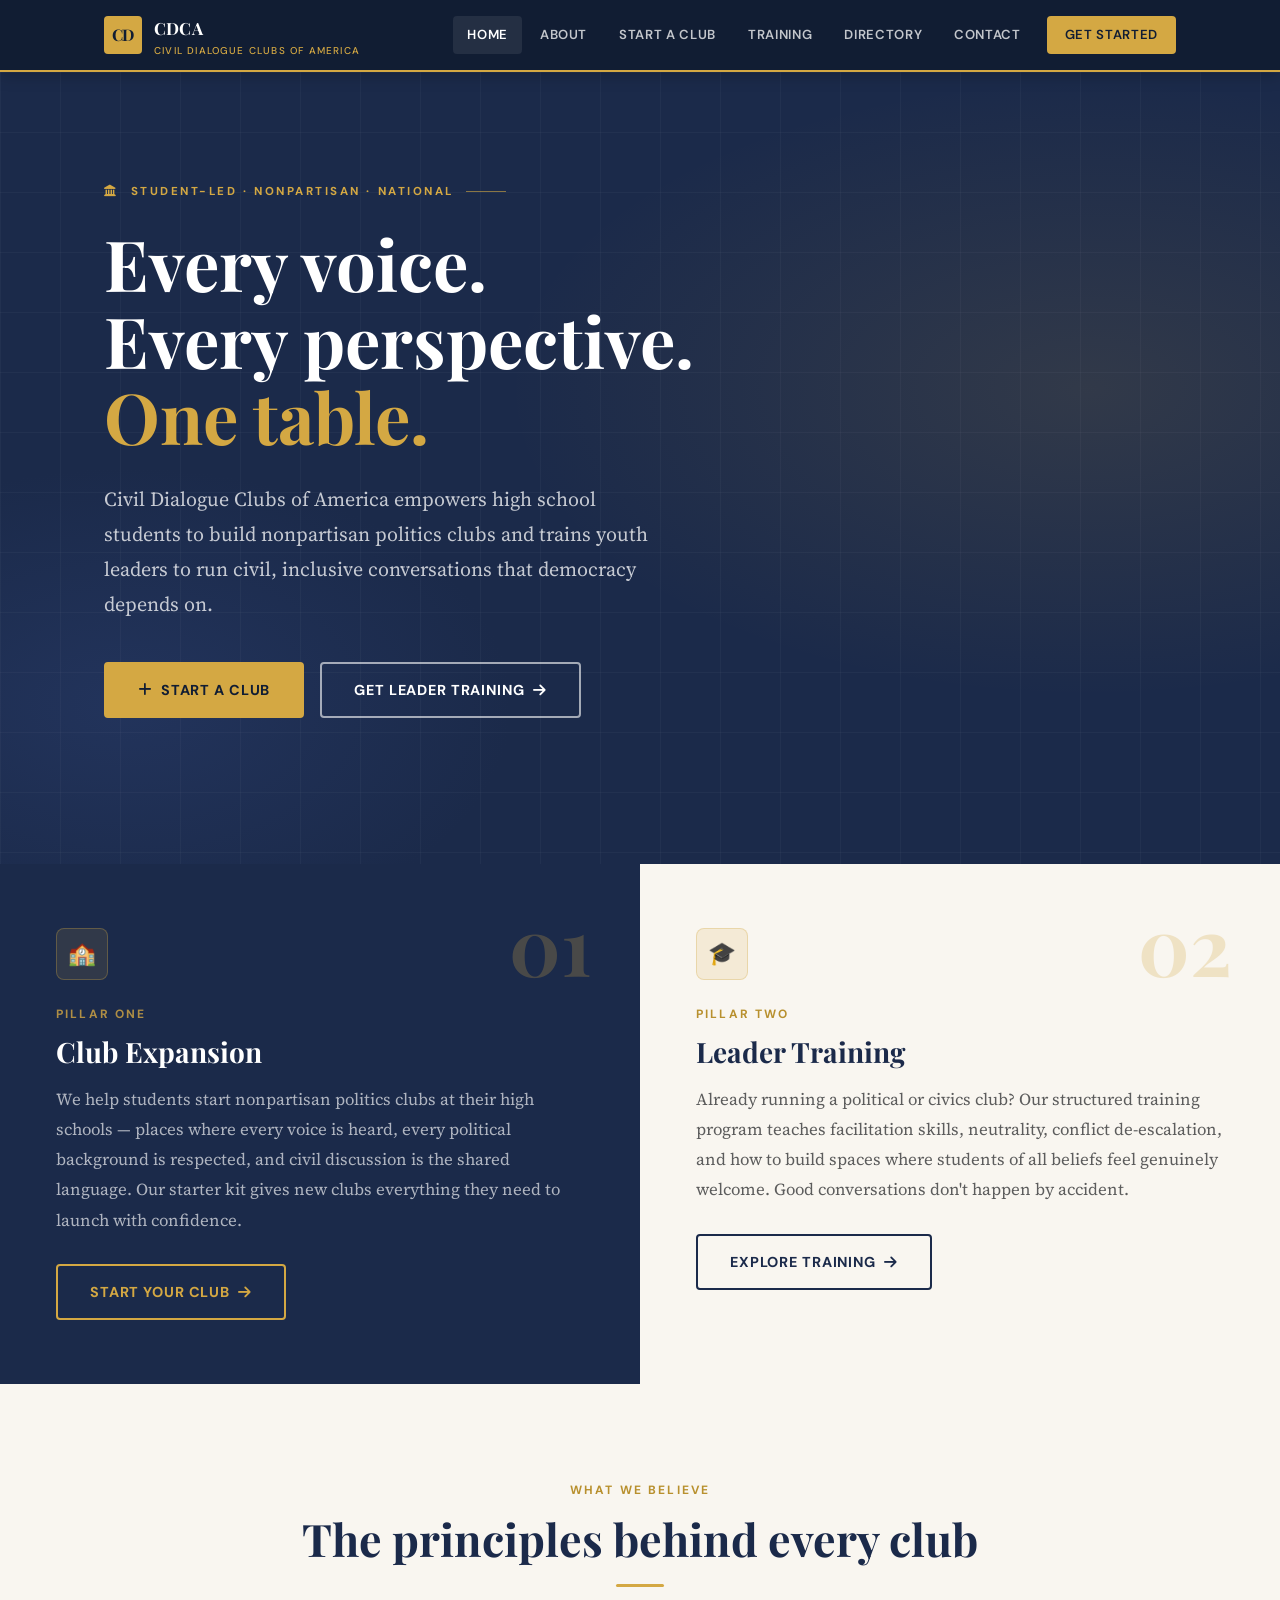
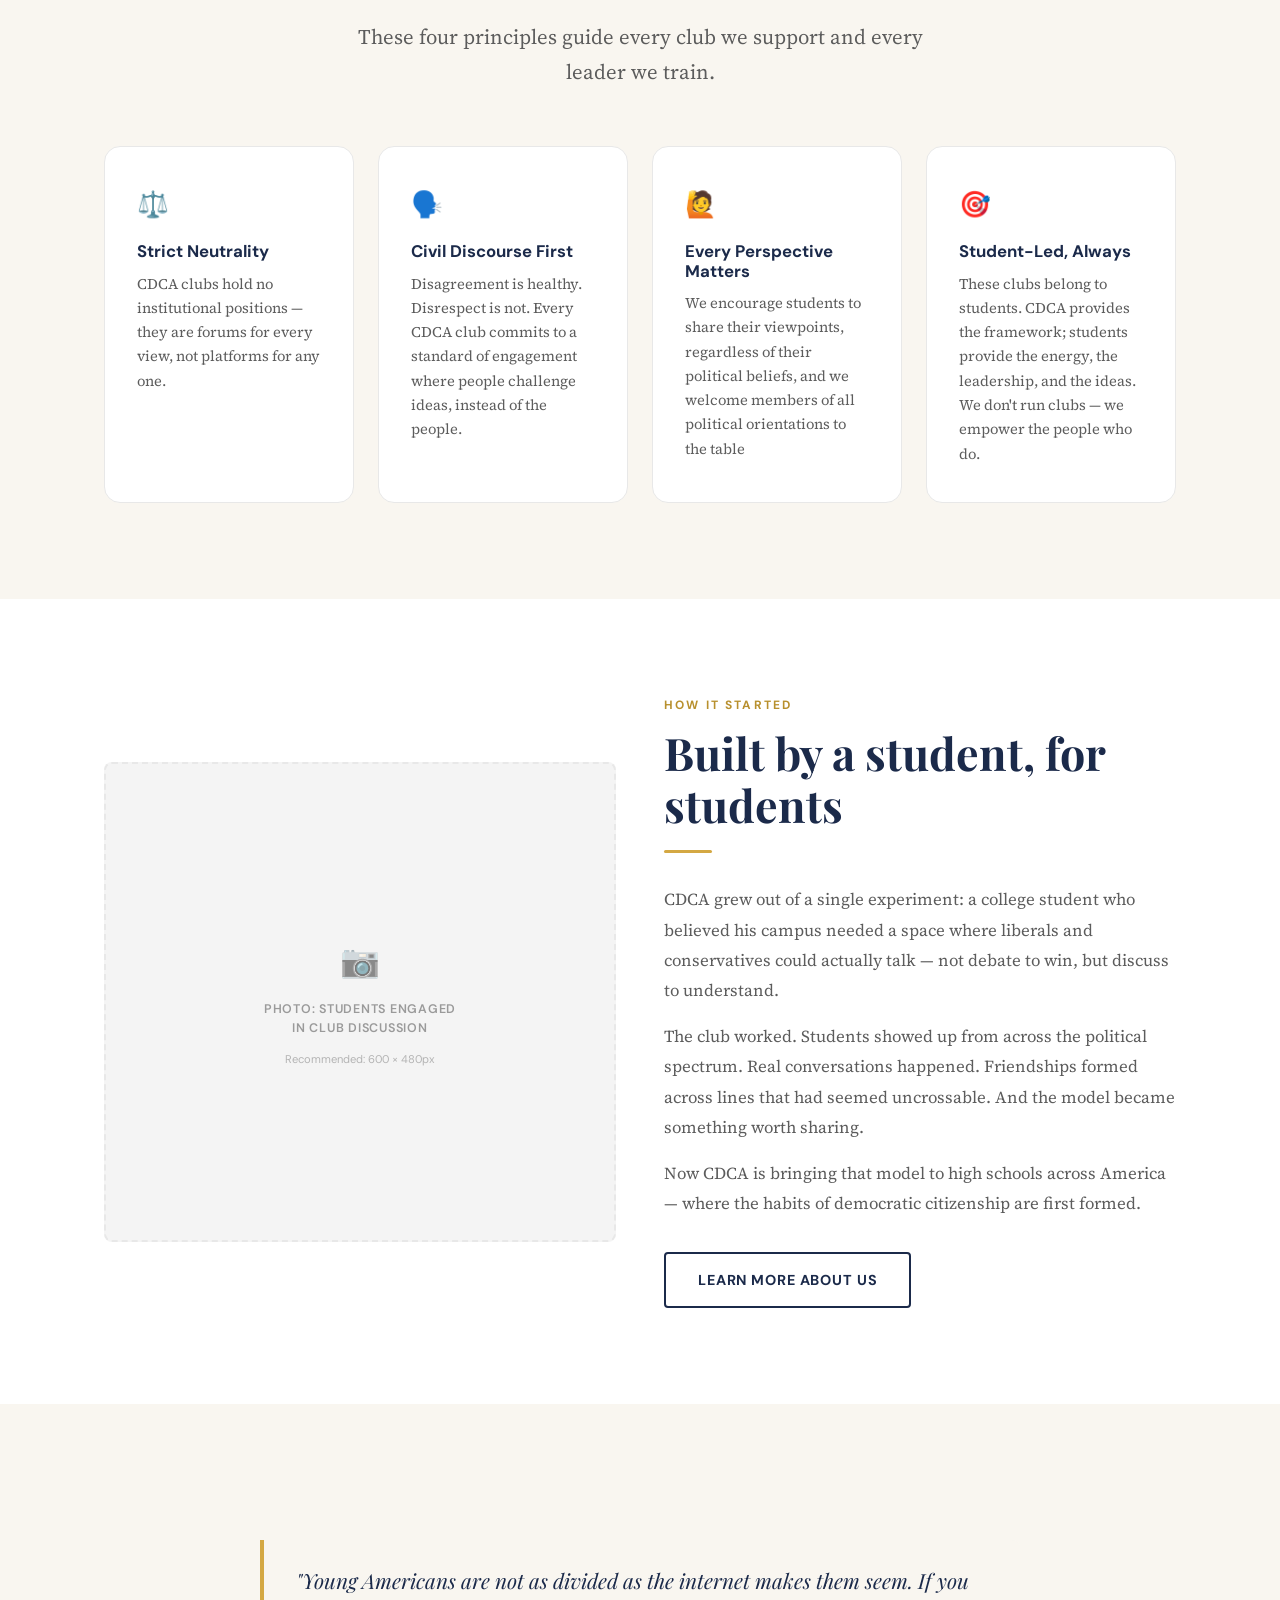
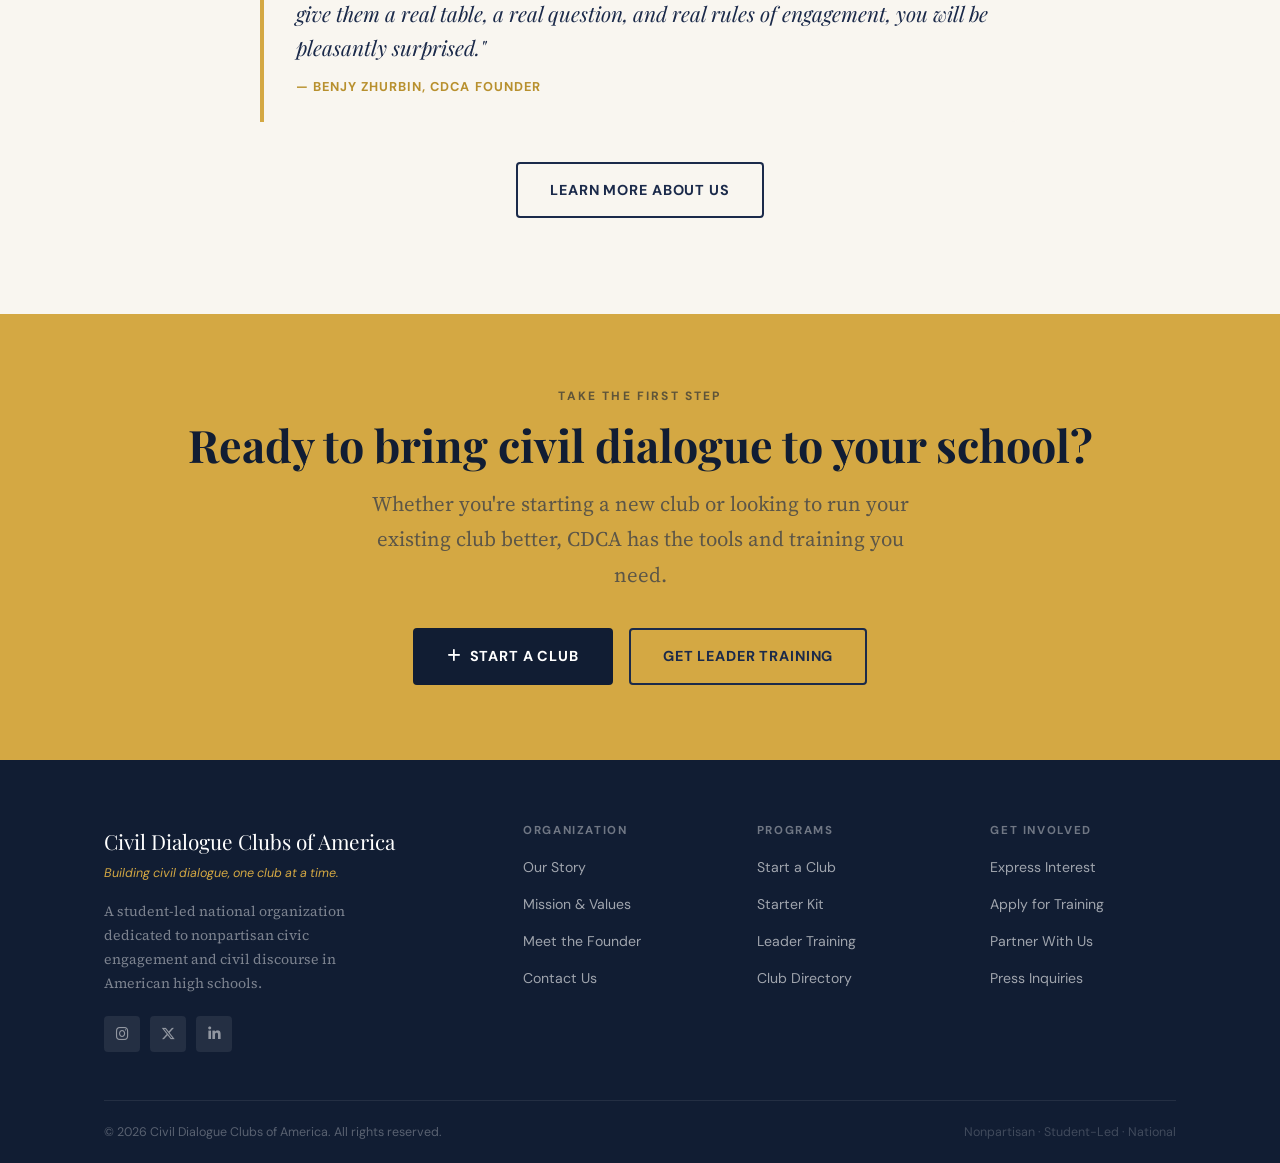
==== index.html @ f5f92ff1 "Small change in main" ====
<!DOCTYPE html>
<html lang="en">
<head>
  <meta charset="UTF-8" />
  <meta name="viewport" content="width=device-width, initial-scale=1.0" />
  <meta name="description" content="Civil Dialogue Clubs of America — Helping students start nonpartisan politics clubs and training youth leaders in civil discourse across America." />
  <title>CDCA — Civil Dialogue Clubs of America</title>

  <!-- Fonts -->
  <link rel="preconnect" href="https://fonts.googleapis.com" />
  <link rel="preconnect" href="https://fonts.gstatic.com" crossorigin />
  <link href="https://fonts.googleapis.com/css2?family=Playfair+Display:ital,wght@0,700;0,800;1,700&family=Source+Serif+4:ital,wght@0,400;0,500;1,400&family=DM+Sans:wght@400;500;600;700&display=swap" rel="stylesheet" />

  <!-- Icons -->
  <link rel="stylesheet" href="https://cdnjs.cloudflare.com/ajax/libs/font-awesome/6.5.1/css/all.min.css" />

  <link rel="stylesheet" href="style.css" />
</head>
<body>

  <!-- ===================== NAVIGATION ===================== -->
  <nav class="nav" role="navigation" aria-label="Main navigation">
    <div class="container nav__inner">
      <a href="index.html" class="nav__logo" aria-label="CDCA Home">
        <div class="nav__logo-mark">CD</div>
        <div>
          <span class="nav__logo-text">CDCA</span>
          <span class="nav__logo-sub">Civil Dialogue Clubs of America</span>
        </div>
      </a>

      <div class="nav__links" role="list">
        <a href="index.html"       class="nav__link" role="listitem">Home</a>
        <a href="about.html"       class="nav__link" role="listitem">About</a>
        <a href="start-a-club.html" class="nav__link" role="listitem">Start a Club</a>
        <a href="training.html"    class="nav__link" role="listitem">Training</a>
        <a href="directory.html"   class="nav__link" role="listitem">Directory</a>
        <a href="contact.html"     class="nav__link" role="listitem">Contact</a>
        <a href="start-a-club.html" class="nav__link nav__link--cta" role="listitem">Get Started</a>
      </div>

      <button class="nav__hamburger" aria-label="Toggle menu" aria-expanded="false">
        <span></span><span></span><span></span>
      </button>
    </div>

    <nav class="nav__mobile" aria-label="Mobile navigation">
      <a href="index.html"        class="nav__link">Home</a>
      <a href="about.html"        class="nav__link">About</a>
      <a href="start-a-club.html" class="nav__link">Start a Club</a>
      <a href="training.html"     class="nav__link">Training</a>
      <a href="directory.html"    class="nav__link">Directory</a>
      <a href="contact.html"      class="nav__link">Contact</a>
      <a href="start-a-club.html" class="nav__link nav__link--cta">Get Started →</a>
    </nav>
  </nav>


  <!-- ===================== HERO ===================== -->
  <section class="hero" aria-label="Hero section">
    <div class="hero__grid-bg" aria-hidden="true"></div>
    <div class="container">
      <div class="hero__content">

        <div class="hero__eyebrow">
          <i class="fa-solid fa-landmark" aria-hidden="true"></i>
          Student-Led &middot; Nonpartisan &middot; National
        </div>

        <h1>
          Every voice.<br />
          Every perspective.<br />
          <em>One table.</em>
        </h1>
        <p class="hero__desc">
          Civil Dialogue Clubs of America empowers high school students to build nonpartisan politics clubs and
          trains youth leaders to run civil, inclusive conversations that democracy depends on.
        </p>

        <div class="hero__cta btn-group">
          <a href="start-a-club.html" class="btn btn-primary">
            <i class="fa-solid fa-plus" aria-hidden="true"></i>
            Start a Club
          </a>
          <a href="training.html" class="btn btn-outline">
            Get Leader Training
            <i class="fa-solid fa-arrow-right" aria-hidden="true"></i>
          </a>
        </div>

      </div>
    </div>
  </section>


  <!-- ===================== MISSION PILLARS ===================== -->
  <section class="pillars" aria-label="Our two pillars">

    <div class="pillar pillar--navy">
      <div class="pillar__num" aria-hidden="true">01</div>
      <div class="pillar__icon" aria-hidden="true">🏫</div>
      <span class="section-label" style="color: rgba(212,168,67,0.8);">Pillar One</span>
      <h3 style="color: var(--white);">Club Expansion</h3>
      <p style="color: rgba(255,255,255,0.65);">
        We help students start nonpartisan politics clubs at their high schools — places where every voice is heard,
        every political background is respected, and civil discussion is the shared language. Our starter kit gives
        new clubs everything they need to launch with confidence.
      </p>
      <a href="start-a-club.html" class="btn btn-ghost">
        Start Your Club <i class="fa-solid fa-arrow-right" aria-hidden="true"></i>
      </a>
    </div>

    <div class="pillar pillar--cream">
      <div class="pillar__num" aria-hidden="true">02</div>
      <div class="pillar__icon" aria-hidden="true">🎓</div>
      <span class="section-label">Pillar Two</span>
      <h3>Leader Training</h3>
      <p>
        Already running a political or civics club? Our structured training program teaches facilitation skills,
        neutrality, conflict de-escalation, and how to build spaces where students of all beliefs feel genuinely
        welcome. Good conversations don't happen by accident.
      </p>
      <a href="training.html" class="btn btn-outline-navy">
        Explore Training <i class="fa-solid fa-arrow-right" aria-hidden="true"></i>
      </a>
    </div>

  </section>


  <!-- ===================== WHAT WE BELIEVE ===================== -->
  <section class="section section--cream" aria-label="Our core values">
    <div class="container">
      <div class="text-center">
        <span class="section-label">What We Believe</span>
        <h2>The principles behind every club</h2>
        <div class="divider divider--center"></div>
        <p class="lead" style="max-width: 600px; margin: 0 auto 56px;">
          These four principles guide every club we support and every leader we train.
        </p>
      </div>

      <div class="grid-4">
        <div class="value-card fade-in">
          <span class="value-card__icon" aria-hidden="true">⚖️</span>
          <h4>Strict Neutrality</h4>
          <p>CDCA clubs hold no institutional positions — they are forums for every view, not platforms for any one.</p>
        </div>
        <div class="value-card fade-in">
          <span class="value-card__icon" aria-hidden="true">🗣️</span>
          <h4>Civil Discourse First</h4>
          <p>Disagreement is healthy. Disrespect is not. Every CDCA club commits to a standard of engagement where people challenge ideas, instead of the people.</p>
        </div>
        <div class="value-card fade-in">
          <span class="value-card__icon" aria-hidden="true">🙋</span>
          <h4>Every Perspective Matters</h4>
          <p>We encourage students to share their viewpoints, regardless of their political beliefs, and we welcome members of all political orientations to the table</p>
        </div>
        <div class="value-card fade-in">
          <span class="value-card__icon" aria-hidden="true">🎯</span>
          <h4>Student-Led, Always</h4>
          <p>These clubs belong to students. CDCA provides the framework; students provide the energy, the leadership, and the ideas. We don't run clubs — we empower the people who do.</p>
        </div>
      </div>
    </div>
  </section>


  <!-- ===================== PHOTO + STORY ===================== -->
  <section class="section" aria-label="Our story">
    <div class="container">
      <div class="grid-2">

        <div class="fade-in">

          <!-- IMAGE PLACEHOLDER: Photo of students in a club discussion/debate, ideally around a table.
               Best dimensions: 600 × 480px, landscape orientation.
               Replace this div with an <img> tag when ready. -->
          <div class="photo-placeholder photo-placeholder--hero" role="img" aria-label="Students in discussion">
            <span class="photo-placeholder__icon" aria-hidden="true">📷</span>
            <div class="photo-placeholder__label">Photo: Students engaged in club discussion</div>
            <div class="photo-placeholder__dims">Recommended: 600 × 480px</div>
          </div>

        </div>

        <div class="fade-in">
          <span class="section-label">How It Started</span>
          <h2>Built by a student, for students</h2>
          <div class="divider"></div>
          <p>
            CDCA grew out of a single experiment: a college student who believed his campus needed a space
            where liberals and conservatives could actually talk — not debate to win, but discuss to understand.
          </p>
          <p class="mt-sm">
            The club worked. Students showed up from across the political spectrum. Real conversations happened.
            Friendships formed across lines that had seemed uncrossable. And the model became something worth sharing.
          </p>
          <p class="mt-sm">
            Now CDCA is bringing that model to high schools across America — where the habits of democratic
            citizenship are first formed.
          </p>
          <div class="btn-group mt-md">
            <a href="about.html" class="btn btn-outline-navy">Learn More About Us</a>
          </div>
        </div>

      </div>
    </div>
  </section>

  <!-- ===================== PULL QUOTE ===================== -->
  <section class="section section--cream" aria-label="Quote">
    <div class="container">
      <div style="max-width: 760px; margin: 0 auto;">
        <div class="pull-quote fade-in">
          <p>"Young Americans are not as divided as the internet makes them seem. If you give them a real table,
          a real question, and real rules of engagement, you will be pleasantly surprised."</p>
          <cite>— Benjy Zhurbin, CDCA Founder</cite>
        </div>

        <div class="text-center mt-md">
          <a href="about.html" class="btn btn-outline-navy">Learn More About Us</a>
        </div>
      </div>
    </div>
  </section>


  <!-- ===================== CTA BANNER ===================== -->
  <section class="cta-banner" aria-label="Call to action">
    <div class="container text-center">
      <span class="section-label" style="color: var(--navy-dark); opacity: 0.6;">Take the First Step</span>
      <h2 style="margin-bottom: 16px;">Ready to bring civil dialogue to your school?</h2>
      <p class="lead" style="max-width: 540px; margin: 0 auto 36px; color: rgba(27,42,74,0.65);">
        Whether you're starting a new club or looking to run your existing club better,
        CDCA has the tools and training you need.
      </p>
      <div class="btn-group" style="justify-content: center;">
        <a href="start-a-club.html" class="btn btn-primary">
          <i class="fa-solid fa-plus" aria-hidden="true"></i> Start a Club
        </a>
        <a href="training.html" class="btn btn-outline-navy">
          Get Leader Training
        </a>
      </div>
    </div>
  </section>


  <!-- ===================== FOOTER ===================== -->
  <footer class="footer" role="contentinfo">
    <div class="container">
      <div class="footer__inner">

        <div class="footer__brand">
          <div class="footer__brand-name">Civil Dialogue Clubs of America</div>
          <div class="footer__tagline">Building civil dialogue, one club at a time.</div>
          <p>A student-led national organization dedicated to nonpartisan civic engagement and civil discourse in American high schools.</p>
          <div class="footer__social" aria-label="Social media links">
            <a href="#" aria-label="Instagram"><i class="fa-brands fa-instagram" aria-hidden="true"></i></a>
            <a href="#" aria-label="Twitter/X"><i class="fa-brands fa-x-twitter" aria-hidden="true"></i></a>
            <a href="#" aria-label="LinkedIn"><i class="fa-brands fa-linkedin-in" aria-hidden="true"></i></a>
          </div>
        </div>

        <div class="footer__col">
          <h5>Organization</h5>
          <ul>
            <li><a href="about.html">Our Story</a></li>
            <li><a href="about.html#mission">Mission &amp; Values</a></li>
            <li><a href="about.html#founder">Meet the Founder</a></li>
            <li><a href="contact.html">Contact Us</a></li>
          </ul>
        </div>

        <div class="footer__col">
          <h5>Programs</h5>
          <ul>
            <li><a href="start-a-club.html">Start a Club</a></li>
            <li><a href="start-a-club.html#starter-kit">Starter Kit</a></li>
            <li><a href="training.html">Leader Training</a></li>
            <li><a href="directory.html">Club Directory</a></li>
          </ul>
        </div>

        <div class="footer__col">
          <h5>Get Involved</h5>
          <ul>
            <li><a href="start-a-club.html#interest-form">Express Interest</a></li>
            <li><a href="training.html#signup">Apply for Training</a></li>
            <li><a href="contact.html">Partner With Us</a></li>
            <li><a href="contact.html">Press Inquiries</a></li>
          </ul>
        </div>

      </div>

      <div class="footer__bottom">
        <p>&copy; <span id="year"></span> Civil Dialogue Clubs of America. All rights reserved.</p>
        <p style="color: rgba(255,255,255,0.2);">Nonpartisan &middot; Student-Led &middot; National</p>
      </div>
    </div>
  </footer>


  <script src="script.js"></script>
  <script>
    // Set current year in footer
    document.getElementById('year').textContent = new Date().getFullYear();
  </script>

</body>
</html>
---- style.css ----
/* ============================================================
   CDCA — Civil Dialogue Clubs of America
   Stylesheet v1.0
   Palette: Navy #1B2A4A | White #FFFFFF | Gold #D4A843
   Fonts: Playfair Display (headings) + Source Serif 4 (body)
   ============================================================ */

/* ---------- CSS Custom Properties ---------- */
:root {
  --navy:       #1B2A4A;
  --navy-dark:  #111D33;
  --navy-mid:   #243660;
  --white:      #FFFFFF;
  --gold:       #D4A843;
  --gold-light: #E8C56A;
  --gold-dark:  #B8902E;
  --cream:      #F9F6F0;
  --gray-100:   #F4F4F4;
  --gray-200:   #E8E8E8;
  --gray-400:   #9A9A9A;
  --gray-600:   #5C5C5C;
  --text-dark:  #1A1A1A;

  --font-head:  'Playfair Display', Georgia, serif;
  --font-body:  'Source Serif 4', 'Times New Roman', serif;
  --font-ui:    'DM Sans', sans-serif;

  --shadow-sm:  0 2px 8px rgba(27,42,74,0.10);
  --shadow-md:  0 6px 24px rgba(27,42,74,0.14);
  --shadow-lg:  0 16px 48px rgba(27,42,74,0.18);

  --radius-sm:  4px;
  --radius-md:  8px;
  --radius-lg:  16px;

  --nav-height: 72px;
  --max-w:      1120px;
  --section-py: 96px;
}

/* ---------- Reset & Base ---------- */
*, *::before, *::after { box-sizing: border-box; margin: 0; padding: 0; }

html { scroll-behavior: smooth; font-size: 16px; }

body {
  font-family: var(--font-body);
  color: var(--text-dark);
  background: var(--white);
  line-height: 1.7;
  -webkit-font-smoothing: antialiased;
}

img { display: block; max-width: 100%; }

a { color: inherit; text-decoration: none; }

ul { list-style: none; }

/* ---------- Typography Scale ---------- */
h1, h2, h3, h4, h5 {
  font-family: var(--font-head);
  line-height: 1.15;
  color: var(--navy);
  font-weight: 700;
}

h1 { font-size: clamp(2.4rem, 5vw, 4rem); }
h2 { font-size: clamp(1.9rem, 3.5vw, 2.8rem); }
h3 { font-size: clamp(1.3rem, 2.5vw, 1.75rem); }
h4 { font-size: 1.2rem; }

p { font-size: 1.05rem; line-height: 1.8; color: var(--gray-600); }

.lead {
  font-size: clamp(1.1rem, 2vw, 1.3rem);
  color: var(--gray-600);
  line-height: 1.7;
}

.section-label {
  font-family: var(--font-ui);
  font-size: 0.75rem;
  font-weight: 700;
  letter-spacing: 0.18em;
  text-transform: uppercase;
  color: var(--gold-dark);
  display: block;
  margin-bottom: 0.75rem;
}

/* ---------- Layout Utilities ---------- */
.container {
  width: 100%;
  max-width: var(--max-w);
  margin: 0 auto;
  padding: 0 24px;
}

.section { padding: var(--section-py) 0; }
.section--cream { background: var(--cream); }
.section--navy { background: var(--navy); }
.section--navy-dark { background: var(--navy-dark); }

.grid-2 { display: grid; grid-template-columns: 1fr 1fr; gap: 48px; align-items: center; }
.grid-3 { display: grid; grid-template-columns: repeat(3, 1fr); gap: 32px; }
.grid-4 { display: grid; grid-template-columns: repeat(4, 1fr); gap: 24px; }

.text-center { text-align: center; }
.text-white { color: var(--white) !important; }
.text-gold  { color: var(--gold); }

.mt-sm { margin-top: 16px; }
.mt-md { margin-top: 32px; }
.mt-lg { margin-top: 56px; }
.mb-sm { margin-bottom: 16px; }
.mb-md { margin-bottom: 32px; }

/* ---------- Buttons ---------- */
.btn {
  display: inline-flex;
  align-items: center;
  gap: 8px;
  font-family: var(--font-ui);
  font-size: 0.9rem;
  font-weight: 700;
  letter-spacing: 0.06em;
  text-transform: uppercase;
  padding: 14px 32px;
  border-radius: var(--radius-sm);
  border: 2px solid transparent;
  cursor: pointer;
  transition: all 0.22s ease;
  white-space: nowrap;
}

.btn-primary {
  background: var(--gold);
  color: var(--navy-dark);
  border-color: var(--gold);
}
.btn-primary:hover {
  background: var(--gold-dark);
  border-color: var(--gold-dark);
  transform: translateY(-2px);
  box-shadow: 0 6px 20px rgba(212,168,67,0.35);
}

.btn-outline {
  background: transparent;
  color: var(--white);
  border-color: rgba(255,255,255,0.6);
}
.btn-outline:hover {
  background: rgba(255,255,255,0.1);
  border-color: var(--white);
  transform: translateY(-2px);
}

.btn-outline-navy {
  background: transparent;
  color: var(--navy);
  border-color: var(--navy);
}
.btn-outline-navy:hover {
  background: var(--navy);
  color: var(--white);
  transform: translateY(-2px);
}

.btn-ghost {
  background: transparent;
  color: var(--gold);
  border-color: var(--gold);
}
.btn-ghost:hover {
  background: var(--gold);
  color: var(--navy-dark);
  transform: translateY(-2px);
}

.btn-group {
  display: flex;
  flex-wrap: wrap;
  gap: 16px;
  align-items: center;
}

/* ---------- Navigation ---------- */
.nav {
  position: sticky;
  top: 0;
  z-index: 1000;
  background: var(--navy-dark);
  height: var(--nav-height);
  border-bottom: 2px solid var(--gold);
  box-shadow: 0 2px 16px rgba(0,0,0,0.25);
}

.nav__inner {
  display: flex;
  align-items: center;
  justify-content: space-between;
  height: 100%;
}

.nav__logo {
  display: flex;
  align-items: center;
  gap: 12px;
  text-decoration: none;
}

.nav__logo-mark {
  width: 38px;
  height: 38px;
  background: var(--gold);
  border-radius: 4px;
  display: flex;
  align-items: center;
  justify-content: center;
  font-family: var(--font-head);
  font-weight: 700;
  font-size: 1rem;
  color: var(--navy-dark);
  flex-shrink: 0;
  letter-spacing: -0.02em;
}

.nav__logo-text {
  font-family: var(--font-head);
  font-size: 1.05rem;
  font-weight: 700;
  color: var(--white);
  letter-spacing: 0.01em;
}

.nav__logo-sub {
  font-family: var(--font-ui);
  font-size: 0.62rem;
  font-weight: 500;
  letter-spacing: 0.12em;
  text-transform: uppercase;
  color: var(--gold);
  display: block;
  line-height: 1;
  margin-top: 2px;
}

.nav__links {
  display: flex;
  align-items: center;
  gap: 4px;
}

.nav__link {
  font-family: var(--font-ui);
  font-size: 0.82rem;
  font-weight: 600;
  letter-spacing: 0.05em;
  text-transform: uppercase;
  color: rgba(255,255,255,0.75);
  padding: 8px 14px;
  border-radius: var(--radius-sm);
  transition: all 0.18s ease;
  text-decoration: none;
}
.nav__link:hover,
.nav__link.active {
  color: var(--white);
  background: rgba(255,255,255,0.08);
}
.nav__link--cta {
  background: var(--gold);
  color: var(--navy-dark) !important;
  margin-left: 8px;
  padding: 8px 18px;
}
.nav__link--cta:hover {
  background: var(--gold-dark);
}

.nav__hamburger {
  display: none;
  flex-direction: column;
  justify-content: center;
  align-items: center;
  gap: 5px;
  width: 40px;
  height: 40px;
  cursor: pointer;
  background: none;
  border: none;
  padding: 4px;
}
.nav__hamburger span {
  display: block;
  width: 24px;
  height: 2px;
  background: var(--white);
  border-radius: 2px;
  transition: all 0.25s ease;
  transform-origin: center;
}
.nav__hamburger.open span:nth-child(1) { transform: translateY(7px) rotate(45deg); }
.nav__hamburger.open span:nth-child(2) { opacity: 0; transform: scaleX(0); }
.nav__hamburger.open span:nth-child(3) { transform: translateY(-7px) rotate(-45deg); }

.nav__mobile {
  display: none;
  position: fixed;
  top: var(--nav-height);
  left: 0;
  right: 0;
  background: var(--navy-dark);
  border-bottom: 2px solid var(--gold);
  padding: 16px 24px 24px;
  flex-direction: column;
  gap: 4px;
  z-index: 999;
  box-shadow: 0 8px 32px rgba(0,0,0,0.3);
}
.nav__mobile.open { display: flex; }
.nav__mobile .nav__link {
  padding: 12px 16px;
  border-radius: var(--radius-sm);
  font-size: 0.9rem;
}
.nav__mobile .nav__link--cta {
  margin-left: 0;
  margin-top: 8px;
  text-align: center;
  justify-content: center;
}

/* ---------- Hero ---------- */
.hero {
  background: var(--navy);
  position: relative;
  overflow: hidden;
  padding: 100px 0 80px;
  min-height: 88vh;
  display: flex;
  align-items: center;
}

.hero::before {
  content: '';
  position: absolute;
  inset: 0;
  background:
    radial-gradient(ellipse 70% 60% at 85% 40%, rgba(212,168,67,0.12) 0%, transparent 65%),
    radial-gradient(ellipse 50% 50% at 10% 80%, rgba(36,54,96,0.8) 0%, transparent 60%);
}

.hero__grid-bg {
  position: absolute;
  inset: 0;
  background-image:
    linear-gradient(rgba(255,255,255,0.03) 1px, transparent 1px),
    linear-gradient(90deg, rgba(255,255,255,0.03) 1px, transparent 1px);
  background-size: 60px 60px;
}

.hero__content {
  position: relative;
  z-index: 2;
  max-width: 720px;
}

.hero__eyebrow {
  font-family: var(--font-ui);
  font-size: 0.72rem;
  font-weight: 700;
  letter-spacing: 0.22em;
  text-transform: uppercase;
  color: var(--gold);
  display: flex;
  align-items: center;
  gap: 12px;
  margin-bottom: 24px;
}
.hero__eyebrow::after {
  content: '';
  display: block;
  width: 40px;
  height: 1px;
  background: var(--gold);
  opacity: 0.6;
}

.hero h1 {
  color: var(--white);
  font-size: clamp(2.6rem, 5.5vw, 4.4rem);
  line-height: 1.08;
  margin-bottom: 28px;
}

.hero h1 em {
  font-style: normal;
  color: var(--gold);
}

.hero__desc {
  color: rgba(255,255,255,0.75);
  font-size: clamp(1.05rem, 2vw, 1.25rem);
  line-height: 1.75;
  max-width: 560px;
  margin-bottom: 40px;
}

.hero__cta { margin-bottom: 56px; }

.hero__stats {
  display: flex;
  gap: 40px;
  flex-wrap: wrap;
  padding-top: 40px;
  border-top: 1px solid rgba(255,255,255,0.12);
}

.hero__stat-num {
  font-family: var(--font-head);
  font-size: 2rem;
  font-weight: 700;
  color: var(--gold);
  line-height: 1;
}

.hero__stat-label {
  font-family: var(--font-ui);
  font-size: 0.75rem;
  font-weight: 600;
  letter-spacing: 0.08em;
  text-transform: uppercase;
  color: rgba(255,255,255,0.55);
  margin-top: 4px;
}

/* ---------- Impact / Stats Bar ---------- */
.stats-bar {
  background: var(--navy-dark);
  padding: 40px 0;
  border-bottom: 1px solid rgba(255,255,255,0.06);
}

.stats-bar__inner {
  display: flex;
  justify-content: center;
  gap: 0;
  flex-wrap: wrap;
}

.stats-bar__item {
  flex: 1;
  min-width: 160px;
  text-align: center;
  padding: 24px 32px;
  position: relative;
}
.stats-bar__item + .stats-bar__item::before {
  content: '';
  position: absolute;
  left: 0;
  top: 20%;
  height: 60%;
  width: 1px;
  background: rgba(255,255,255,0.1);
}

.stats-bar__num {
  font-family: var(--font-head);
  font-size: 2.4rem;
  font-weight: 700;
  color: var(--gold);
  line-height: 1;
  margin-bottom: 6px;
}

.stats-bar__label {
  font-family: var(--font-ui);
  font-size: 0.72rem;
  font-weight: 700;
  letter-spacing: 0.12em;
  text-transform: uppercase;
  color: rgba(255,255,255,0.5);
}

/* ---------- What We Do (Home) ---------- */
.pillars {
  display: grid;
  grid-template-columns: 1fr 1fr;
  gap: 0;
}

.pillar {
  padding: 64px 56px;
  position: relative;
}

.pillar--navy { background: var(--navy); }
.pillar--cream { background: var(--cream); }

.pillar__num {
  font-family: var(--font-head);
  font-size: 5rem;
  font-weight: 700;
  line-height: 1;
  color: var(--gold);
  opacity: 0.25;
  position: absolute;
  top: 40px;
  right: 48px;
}

.pillar__icon {
  width: 52px;
  height: 52px;
  background: rgba(212,168,67,0.15);
  border: 1px solid rgba(212,168,67,0.3);
  border-radius: var(--radius-md);
  display: flex;
  align-items: center;
  justify-content: center;
  font-size: 1.4rem;
  margin-bottom: 24px;
}

.pillar--navy .pillar__icon { background: rgba(212,168,67,0.12); }

.pillar h3 { margin-bottom: 16px; }
.pillar--navy h3 { color: var(--white); }
.pillar--cream h3 { color: var(--navy); }

.pillar p { margin-bottom: 28px; }
.pillar--navy p { color: rgba(255,255,255,0.65); }

/* ---------- Photo Placeholder ---------- */
.photo-placeholder {
  background: var(--gray-100);
  border: 2px dashed var(--gray-200);
  border-radius: var(--radius-md);
  display: flex;
  flex-direction: column;
  align-items: center;
  justify-content: center;
  gap: 12px;
  color: var(--gray-400);
  text-align: center;
  padding: 32px 24px;
}

.photo-placeholder__icon {
  font-size: 2rem;
  opacity: 0.5;
}

.photo-placeholder__label {
  font-family: var(--font-ui);
  font-size: 0.78rem;
  font-weight: 600;
  letter-spacing: 0.06em;
  text-transform: uppercase;
  max-width: 200px;
  line-height: 1.5;
}

.photo-placeholder__dims {
  font-family: var(--font-ui);
  font-size: 0.7rem;
  color: var(--gray-400);
  opacity: 0.7;
}

/* Standard sizes */
.photo-placeholder--hero    { min-height: 480px; }
.photo-placeholder--medium  { min-height: 320px; }
.photo-placeholder--square  { aspect-ratio: 1 / 1; }
.photo-placeholder--tall    { min-height: 400px; }
.photo-placeholder--wide    { min-height: 240px; }
.photo-placeholder--founder { min-height: 360px; max-width: 320px; }
.photo-placeholder--card    { min-height: 200px; }

/* ---------- Values Cards ---------- */
.value-card {
  background: var(--white);
  border: 1px solid var(--gray-200);
  border-radius: var(--radius-lg);
  padding: 36px 32px;
  transition: all 0.25s ease;
  position: relative;
  overflow: hidden;
}
.value-card::before {
  content: '';
  position: absolute;
  top: 0;
  left: 0;
  right: 0;
  height: 3px;
  background: var(--gold);
  transform: scaleX(0);
  transform-origin: left;
  transition: transform 0.3s ease;
}
.value-card:hover { box-shadow: var(--shadow-md); transform: translateY(-4px); }
.value-card:hover::before { transform: scaleX(1); }

.value-card__icon {
  font-size: 1.6rem;
  margin-bottom: 16px;
  display: block;
}
.value-card h4 { color: var(--navy); margin-bottom: 10px; font-size: 1.05rem; font-family: var(--font-ui); font-weight: 700; }
.value-card p { font-size: 0.92rem; line-height: 1.65; }

/* ---------- Step Cards ---------- */
.steps {
  counter-reset: steps;
}

.step {
  display: grid;
  grid-template-columns: 72px 1fr;
  gap: 28px;
  align-items: flex-start;
  padding: 32px 0;
  border-bottom: 1px solid var(--gray-200);
}
.step:last-child { border-bottom: none; }

.step__num {
  width: 56px;
  height: 56px;
  background: var(--navy);
  border-radius: 50%;
  display: flex;
  align-items: center;
  justify-content: center;
  font-family: var(--font-head);
  font-size: 1.2rem;
  font-weight: 700;
  color: var(--gold);
  flex-shrink: 0;
  counter-increment: steps;
}

.step__body h4 { color: var(--navy); font-family: var(--font-ui); font-weight: 700; font-size: 1.05rem; margin-bottom: 8px; }
.step__body p { font-size: 0.95rem; }

/* ---------- Kit Item Cards ---------- */
.kit-grid {
  display: grid;
  grid-template-columns: repeat(auto-fit, minmax(220px, 1fr));
  gap: 20px;
  margin-top: 40px;
}

.kit-item {
  background: var(--white);
  border: 1px solid var(--gray-200);
  border-left: 4px solid var(--gold);
  border-radius: var(--radius-md);
  padding: 24px 20px;
  transition: box-shadow 0.2s;
}
.kit-item:hover { box-shadow: var(--shadow-sm); }
.kit-item__icon { font-size: 1.4rem; margin-bottom: 10px; display: block; }
.kit-item h4 { font-family: var(--font-ui); font-weight: 700; font-size: 0.95rem; color: var(--navy); margin-bottom: 6px; }
.kit-item p { font-size: 0.85rem; line-height: 1.6; }

/* ---------- Club Directory Cards ---------- */
.club-card {
  background: var(--white);
  border: 1px solid var(--gray-200);
  border-radius: var(--radius-lg);
  overflow: hidden;
  transition: all 0.25s ease;
}
.club-card:hover {
  box-shadow: var(--shadow-md);
  transform: translateY(-4px);
}

.club-card__photo { position: relative; }
.club-card__badge {
  position: absolute;
  top: 12px;
  right: 12px;
  background: var(--gold);
  color: var(--navy-dark);
  font-family: var(--font-ui);
  font-size: 0.65rem;
  font-weight: 700;
  letter-spacing: 0.08em;
  text-transform: uppercase;
  padding: 4px 10px;
  border-radius: 20px;
}
.club-card__body { padding: 24px; }
.club-card h4 { font-family: var(--font-ui); font-weight: 700; color: var(--navy); font-size: 1rem; margin-bottom: 4px; }
.club-card__school { font-family: var(--font-ui); font-size: 0.82rem; color: var(--gray-600); margin-bottom: 12px; }
.club-card__meta {
  display: flex;
  align-items: center;
  gap: 16px;
  padding-top: 12px;
  border-top: 1px solid var(--gray-200);
}
.club-card__meta-item {
  font-family: var(--font-ui);
  font-size: 0.75rem;
  color: var(--gray-400);
  display: flex;
  align-items: center;
  gap: 5px;
}

/* ---------- Training Module Cards ---------- */
.module-card {
  background: var(--white);
  border-radius: var(--radius-lg);
  padding: 36px 32px;
  border: 1px solid var(--gray-200);
  position: relative;
  transition: all 0.25s ease;
}
.module-card:hover { box-shadow: var(--shadow-md); transform: translateY(-3px); }
.module-card__num {
  font-family: var(--font-head);
  font-size: 3.5rem;
  font-weight: 700;
  color: var(--navy);
  opacity: 0.06;
  position: absolute;
  top: 20px;
  right: 28px;
  line-height: 1;
}
.module-card__icon { font-size: 1.6rem; margin-bottom: 16px; display: block; }
.module-card h4 { font-family: var(--font-ui); font-weight: 700; color: var(--navy); font-size: 1rem; margin-bottom: 10px; }
.module-card p { font-size: 0.9rem; }
.module-card ul { margin-top: 12px; padding-left: 0; }
.module-card ul li {
  font-size: 0.88rem;
  color: var(--gray-600);
  padding: 4px 0;
  display: flex;
  align-items: flex-start;
  gap: 8px;
}
.module-card ul li::before { content: '→'; color: var(--gold-dark); font-weight: 700; flex-shrink: 0; }

/* ---------- Forms ---------- */
.form-section {
  background: var(--cream);
  border-radius: var(--radius-lg);
  padding: 48px 40px;
  border: 1px solid var(--gray-200);
}

.form-row {
  display: grid;
  grid-template-columns: 1fr 1fr;
  gap: 20px;
}

.form-group {
  display: flex;
  flex-direction: column;
  gap: 6px;
  margin-bottom: 20px;
}
.form-group--full { grid-column: 1 / -1; }

label {
  font-family: var(--font-ui);
  font-size: 0.82rem;
  font-weight: 700;
  letter-spacing: 0.04em;
  text-transform: uppercase;
  color: var(--navy);
}

input, select, textarea {
  font-family: var(--font-body);
  font-size: 1rem;
  color: var(--text-dark);
  background: var(--white);
  border: 1.5px solid var(--gray-200);
  border-radius: var(--radius-sm);
  padding: 12px 16px;
  transition: border-color 0.2s, box-shadow 0.2s;
  width: 100%;
  outline: none;
  appearance: none;
}
input:focus, select:focus, textarea:focus {
  border-color: var(--navy);
  box-shadow: 0 0 0 3px rgba(27,42,74,0.1);
}
textarea { min-height: 140px; resize: vertical; }

.form-note {
  font-family: var(--font-ui);
  font-size: 0.8rem;
  color: var(--gray-400);
  margin-top: 8px;
}

/* ---------- Quote / Pull Quote ---------- */
.pull-quote {
  border-left: 4px solid var(--gold);
  padding: 24px 32px;
  background: var(--cream);
  border-radius: 0 var(--radius-md) var(--radius-md) 0;
  margin: 40px 0;
}
.pull-quote p {
  font-family: var(--font-head);
  font-size: 1.3rem;
  font-style: italic;
  color: var(--navy);
  line-height: 1.6;
}
.pull-quote cite {
  display: block;
  font-family: var(--font-ui);
  font-size: 0.8rem;
  font-weight: 700;
  letter-spacing: 0.08em;
  text-transform: uppercase;
  color: var(--gold-dark);
  margin-top: 12px;
  font-style: normal;
}

/* ---------- Breadcrumb / Page Header ---------- */
.page-header {
  background: var(--navy);
  padding: 64px 0 56px;
  position: relative;
  overflow: hidden;
}
.page-header::before {
  content: '';
  position: absolute;
  inset: 0;
  background: radial-gradient(ellipse 60% 80% at 90% 50%, rgba(212,168,67,0.1) 0%, transparent 60%);
}
.page-header__grid {
  position: absolute;
  inset: 0;
  background-image:
    linear-gradient(rgba(255,255,255,0.025) 1px, transparent 1px),
    linear-gradient(90deg, rgba(255,255,255,0.025) 1px, transparent 1px);
  background-size: 48px 48px;
}
.page-header__inner { position: relative; z-index: 2; }
.page-header h1 { color: var(--white); margin-bottom: 16px; }
.page-header p { color: rgba(255,255,255,0.65); max-width: 600px; }
.page-header__breadcrumb {
  font-family: var(--font-ui);
  font-size: 0.75rem;
  letter-spacing: 0.1em;
  text-transform: uppercase;
  color: var(--gold);
  margin-bottom: 16px;
  display: flex;
  align-items: center;
  gap: 8px;
}
.page-header__breadcrumb a { color: rgba(255,255,255,0.4); }
.page-header__breadcrumb a:hover { color: var(--white); }

/* ---------- CTA Banner ---------- */
.cta-banner {
  background: var(--gold);
  padding: 72px 0;
}
.cta-banner h2 { color: var(--navy-dark); }
.cta-banner p { color: rgba(27,42,74,0.7); }
.cta-banner .btn-primary {
  background: var(--navy-dark);
  color: var(--white);
  border-color: var(--navy-dark);
}
.cta-banner .btn-primary:hover {
  background: var(--navy);
  border-color: var(--navy);
  box-shadow: 0 6px 20px rgba(17,29,51,0.3);
}

/* ---------- About / Founder ---------- */
.founder-card {
  background: var(--navy);
  border-radius: var(--radius-lg);
  padding: 48px 40px;
  display: grid;
  grid-template-columns: 280px 1fr;
  gap: 48px;
  align-items: start;
}
.founder-card__photo { border-radius: var(--radius-md); overflow: hidden; }
.founder-card h3 { color: var(--white); margin-bottom: 4px; }
.founder-card .founder__title {
  font-family: var(--font-ui);
  font-size: 0.78rem;
  font-weight: 700;
  letter-spacing: 0.12em;
  text-transform: uppercase;
  color: var(--gold);
  display: block;
  margin-bottom: 20px;
}
.founder-card p { color: rgba(255,255,255,0.7); margin-bottom: 16px; }

/* ---------- Timeline ---------- */
.timeline {
  position: relative;
  padding-left: 40px;
}
.timeline::before {
  content: '';
  position: absolute;
  left: 10px;
  top: 8px;
  bottom: 8px;
  width: 2px;
  background: linear-gradient(180deg, var(--gold) 0%, rgba(212,168,67,0.2) 100%);
}
.timeline__item {
  position: relative;
  padding-bottom: 36px;
}
.timeline__item::before {
  content: '';
  position: absolute;
  left: -33px;
  top: 8px;
  width: 14px;
  height: 14px;
  border-radius: 50%;
  background: var(--gold);
  border: 3px solid var(--cream);
  box-shadow: 0 0 0 2px var(--gold);
}
.timeline__year {
  font-family: var(--font-ui);
  font-size: 0.72rem;
  font-weight: 700;
  letter-spacing: 0.12em;
  text-transform: uppercase;
  color: var(--gold-dark);
  margin-bottom: 6px;
}
.timeline__item h4 { color: var(--navy); font-family: var(--font-ui); font-weight: 700; font-size: 0.95rem; margin-bottom: 6px; }
.timeline__item p { font-size: 0.9rem; }

/* ---------- Contact Info ---------- */
.contact-info {
  display: flex;
  flex-direction: column;
  gap: 24px;
}
.contact-info__item {
  display: flex;
  align-items: flex-start;
  gap: 16px;
}
.contact-info__icon {
  width: 44px;
  height: 44px;
  background: var(--navy);
  border-radius: var(--radius-sm);
  display: flex;
  align-items: center;
  justify-content: center;
  font-size: 1rem;
  color: var(--gold);
  flex-shrink: 0;
}
.contact-info__label {
  font-family: var(--font-ui);
  font-size: 0.72rem;
  font-weight: 700;
  letter-spacing: 0.1em;
  text-transform: uppercase;
  color: var(--gray-400);
  margin-bottom: 4px;
}
.contact-info__value { font-size: 0.95rem; color: var(--text-dark); }

/* ---------- Footer ---------- */
.footer {
  background: var(--navy-dark);
  padding: 64px 0 0;
  border-top: 3px solid var(--gold);
}

.footer__inner {
  display: grid;
  grid-template-columns: 2fr 1fr 1fr 1fr;
  gap: 48px;
  padding-bottom: 48px;
}

.footer__brand-name {
  font-family: var(--font-head);
  font-size: 1.3rem;
  color: var(--white);
  margin-bottom: 4px;
}
.footer__tagline {
  font-family: var(--font-ui);
  font-size: 0.78rem;
  font-style: italic;
  color: var(--gold);
  margin-bottom: 16px;
}
.footer__brand p {
  font-size: 0.88rem;
  color: rgba(255,255,255,0.45);
  max-width: 280px;
  line-height: 1.7;
}
.footer__social {
  display: flex;
  gap: 10px;
  margin-top: 20px;
}
.footer__social a {
  width: 36px;
  height: 36px;
  background: rgba(255,255,255,0.08);
  border-radius: var(--radius-sm);
  display: flex;
  align-items: center;
  justify-content: center;
  color: rgba(255,255,255,0.5);
  font-size: 0.9rem;
  transition: all 0.2s;
}
.footer__social a:hover {
  background: var(--gold);
  color: var(--navy-dark);
}

.footer__col h5 {
  font-family: var(--font-ui);
  font-size: 0.72rem;
  font-weight: 700;
  letter-spacing: 0.14em;
  text-transform: uppercase;
  color: rgba(255,255,255,0.4);
  margin-bottom: 16px;
}
.footer__col ul { display: flex; flex-direction: column; gap: 10px; }
.footer__col ul li a {
  font-family: var(--font-ui);
  font-size: 0.88rem;
  color: rgba(255,255,255,0.6);
  transition: color 0.18s;
}
.footer__col ul li a:hover { color: var(--gold); }

.footer__bottom {
  border-top: 1px solid rgba(255,255,255,0.08);
  padding: 20px 0;
  display: flex;
  align-items: center;
  justify-content: space-between;
  flex-wrap: wrap;
  gap: 12px;
}
.footer__bottom p {
  font-family: var(--font-ui);
  font-size: 0.78rem;
  color: rgba(255,255,255,0.3);
}

/* ---------- Section Divider ---------- */
.divider {
  width: 48px;
  height: 3px;
  background: var(--gold);
  margin: 20px 0 32px;
  border-radius: 2px;
}
.divider--center { margin-left: auto; margin-right: auto; }

/* ---------- Animations ---------- */
.fade-in {
  opacity: 0;
  transform: translateY(28px);
  transition: opacity 0.65s ease, transform 0.65s ease;
}
.fade-in.visible {
  opacity: 1;
  transform: translateY(0);
}

/* Stagger delays for children */
.fade-in:nth-child(2) { transition-delay: 0.1s; }
.fade-in:nth-child(3) { transition-delay: 0.2s; }
.fade-in:nth-child(4) { transition-delay: 0.3s; }
.fade-in:nth-child(5) { transition-delay: 0.4s; }
.fade-in:nth-child(6) { transition-delay: 0.5s; }

/* ---------- Utility Classes ---------- */
.sr-only {
  position: absolute;
  width: 1px;
  height: 1px;
  padding: 0;
  margin: -1px;
  overflow: hidden;
  clip: rect(0,0,0,0);
  white-space: nowrap;
  border: 0;
}

.inline-link {
  color: var(--navy);
  text-decoration: underline;
  text-decoration-color: var(--gold);
  text-underline-offset: 3px;
  transition: color 0.18s;
}
.inline-link:hover { color: var(--gold-dark); }

.tag {
  display: inline-flex;
  align-items: center;
  font-family: var(--font-ui);
  font-size: 0.72rem;
  font-weight: 700;
  letter-spacing: 0.08em;
  text-transform: uppercase;
  padding: 4px 10px;
  border-radius: 20px;
  background: rgba(212,168,67,0.12);
  color: var(--gold-dark);
  border: 1px solid rgba(212,168,67,0.25);
}

.highlight-box {
  background: rgba(212,168,67,0.08);
  border: 1px solid rgba(212,168,67,0.25);
  border-radius: var(--radius-md);
  padding: 24px 28px;
}

/* ---------- Responsive ---------- */
@media (max-width: 1024px) {
  .founder-card {
    grid-template-columns: 220px 1fr;
    gap: 32px;
  }
  .footer__inner {
    grid-template-columns: 1fr 1fr;
    gap: 32px;
  }
}

@media (max-width: 768px) {
  :root { --section-py: 64px; }

  .nav__links { display: none; }
  .nav__hamburger { display: flex; }

  .hero { padding: 64px 0 56px; min-height: auto; }
  .hero__stats { gap: 24px; }

  .grid-2 { grid-template-columns: 1fr; gap: 32px; }
  .grid-3 { grid-template-columns: 1fr; }
  .grid-4 { grid-template-columns: 1fr 1fr; }

  .pillars { grid-template-columns: 1fr; }
  .pillar { padding: 48px 32px; }

  .form-row { grid-template-columns: 1fr; }
  .form-section { padding: 32px 24px; }

  .founder-card {
    grid-template-columns: 1fr;
    padding: 32px 24px;
  }
  .photo-placeholder--founder { max-width: 100%; }

  .footer__inner { grid-template-columns: 1fr; gap: 32px; }
  .footer__bottom { flex-direction: column; text-align: center; }

  .stats-bar__inner { flex-direction: column; }
  .stats-bar__item + .stats-bar__item::before { display: none; }
  .stats-bar__item { padding: 16px; }

  .step { grid-template-columns: 1fr; }
  .step__num { width: 44px; height: 44px; font-size: 1rem; }
}

@media (max-width: 480px) {
  .grid-4 { grid-template-columns: 1fr; }
  .btn-group { flex-direction: column; }
  .btn-group .btn { width: 100%; justify-content: center; }
  h1 { font-size: 2rem; }
  h2 { font-size: 1.6rem; }
  .hero h1 { font-size: 2.2rem; }
}
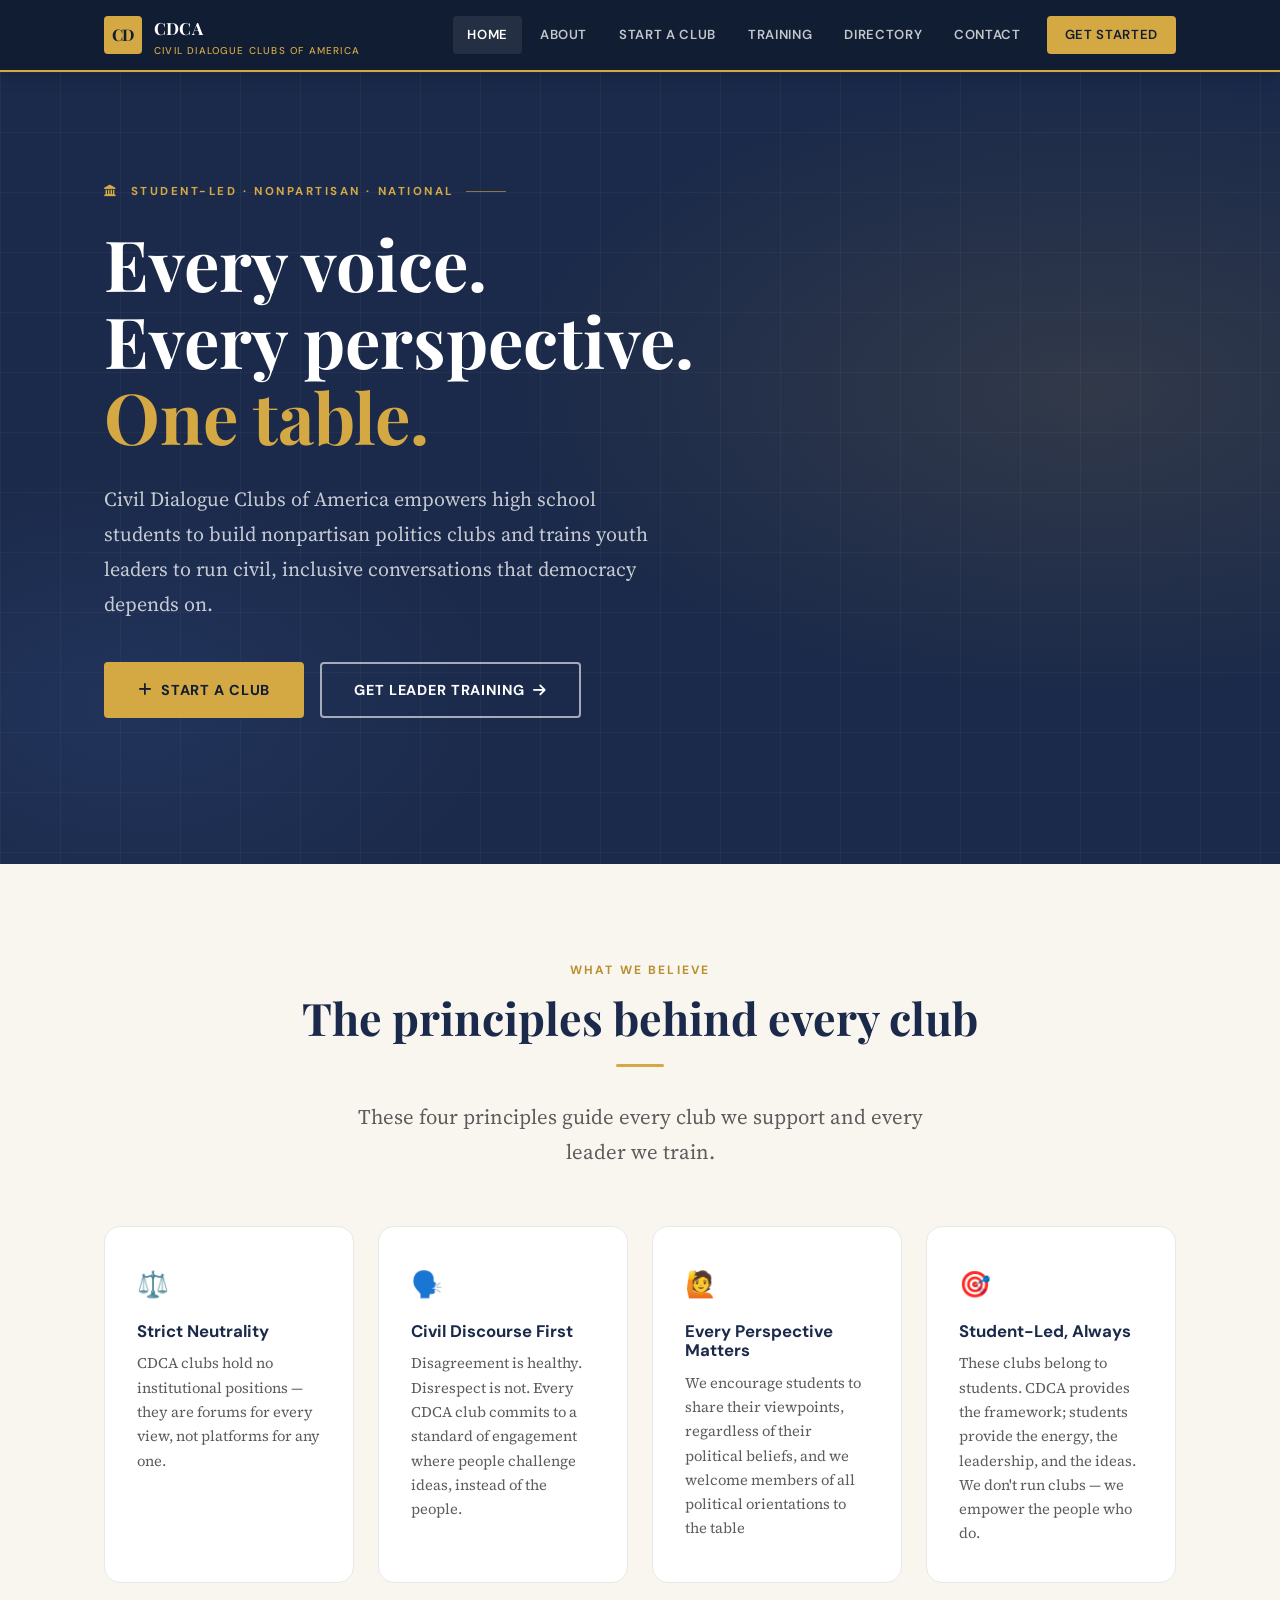
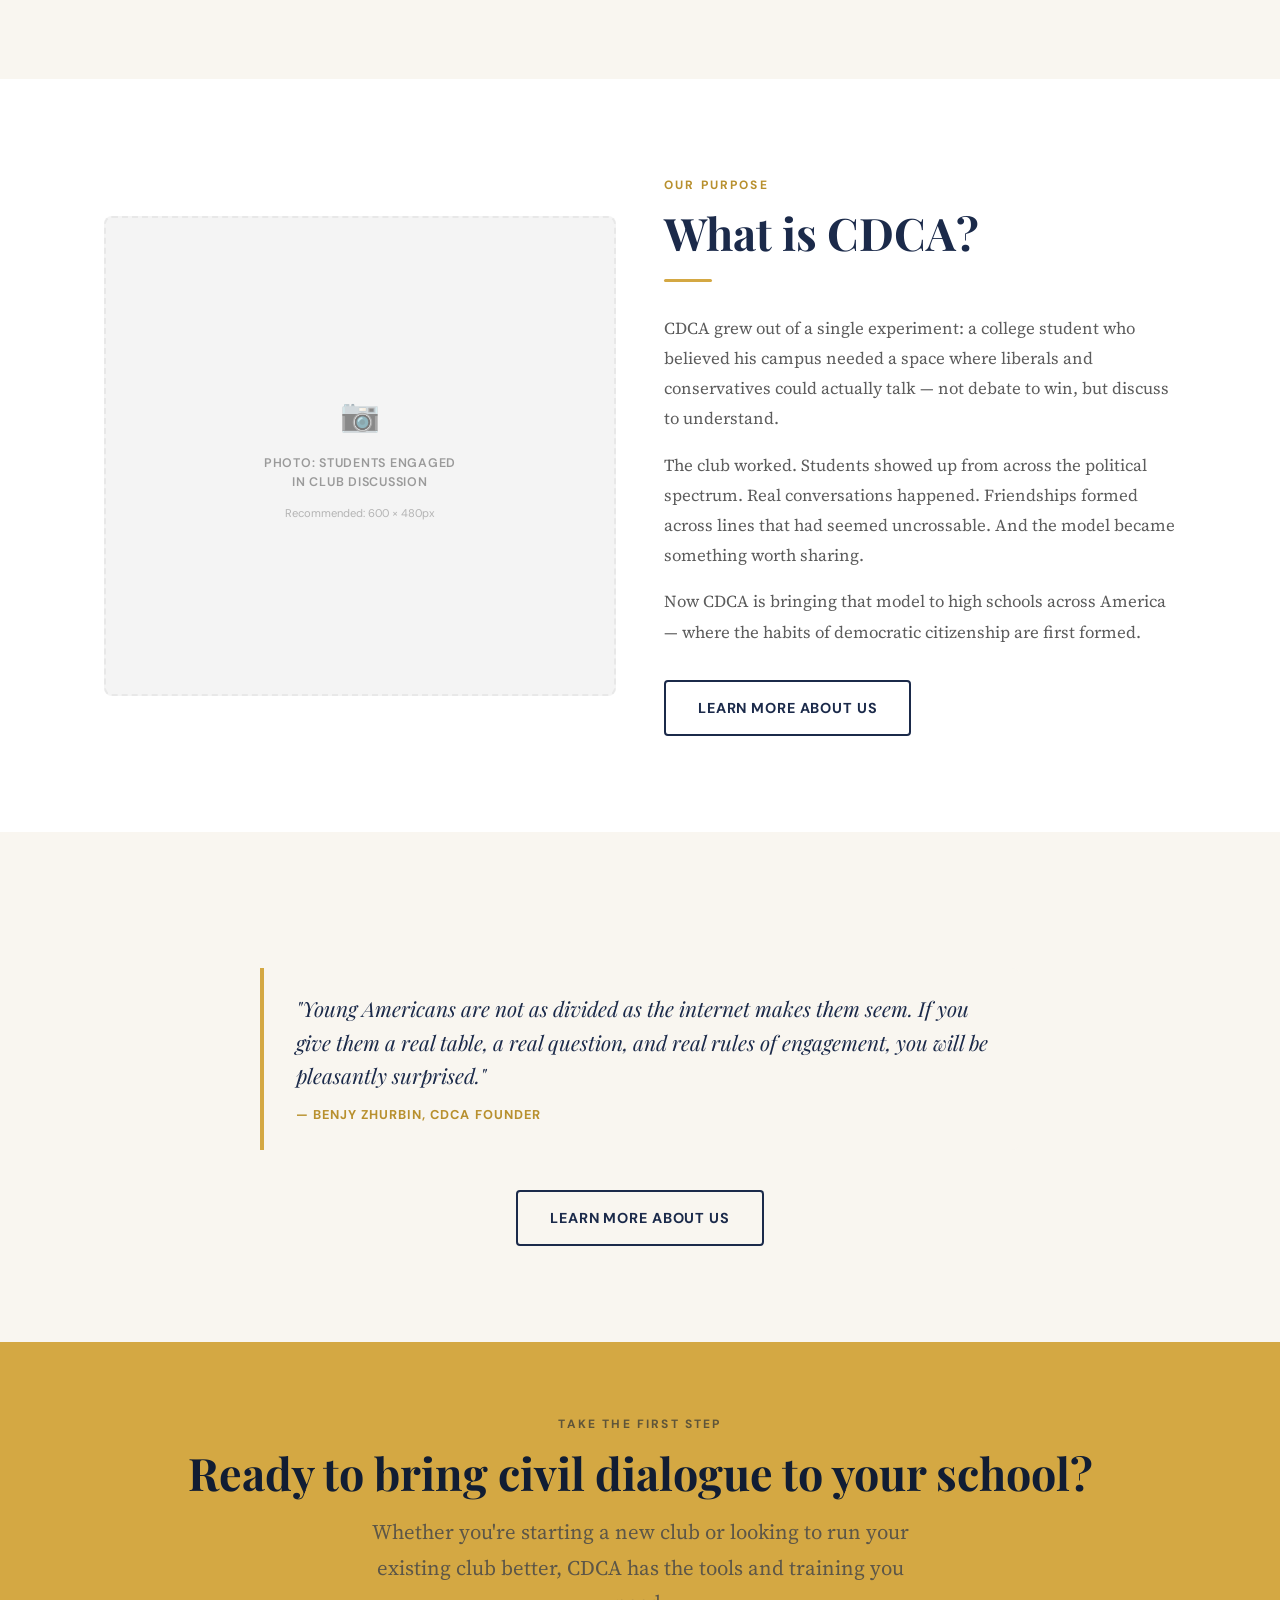
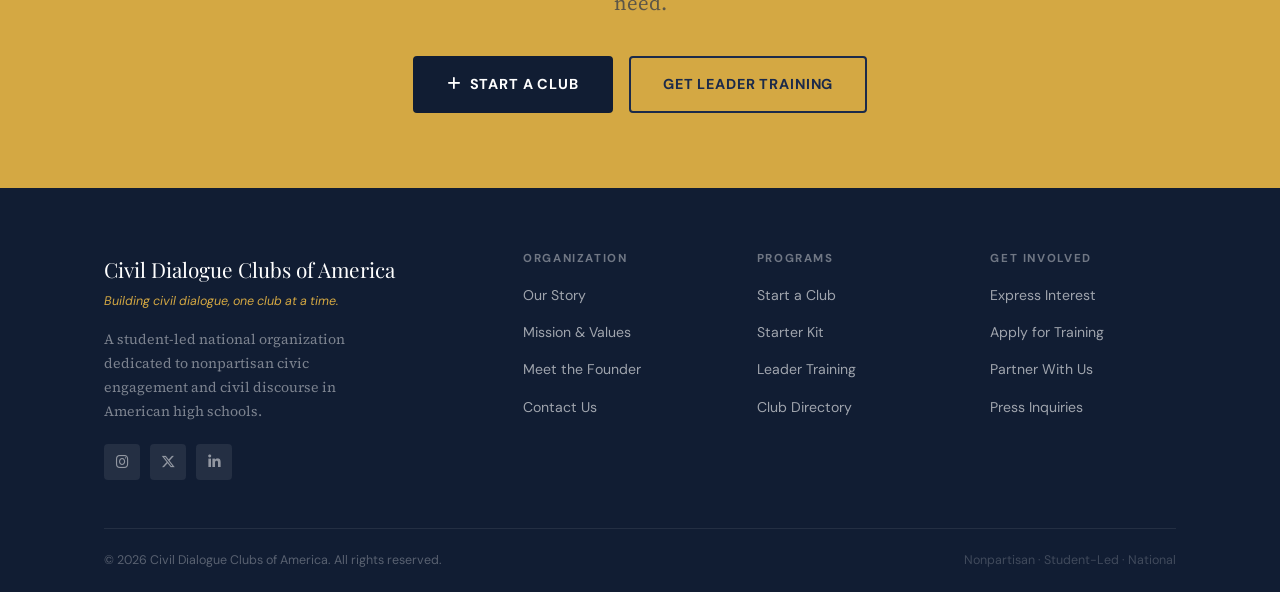
==== commit 76705191: "Updated about section pillars" ====
--- a/index.html
+++ b/index.html
@@ -92,43 +92,6 @@
     </div>
   </section>
 
-
-  <!-- ===================== MISSION PILLARS ===================== -->
-  <section class="pillars" aria-label="Our two pillars">
-
-    <div class="pillar pillar--navy">
-      <div class="pillar__num" aria-hidden="true">01</div>
-      <div class="pillar__icon" aria-hidden="true">🏫</div>
-      <span class="section-label" style="color: rgba(212,168,67,0.8);">Pillar One</span>
-      <h3 style="color: var(--white);">Club Expansion</h3>
-      <p style="color: rgba(255,255,255,0.65);">
-        We help students start nonpartisan politics clubs at their high schools — places where every voice is heard,
-        every political background is respected, and civil discussion is the shared language. Our starter kit gives
-        new clubs everything they need to launch with confidence.
-      </p>
-      <a href="start-a-club.html" class="btn btn-ghost">
-        Start Your Club <i class="fa-solid fa-arrow-right" aria-hidden="true"></i>
-      </a>
-    </div>
-
-    <div class="pillar pillar--cream">
-      <div class="pillar__num" aria-hidden="true">02</div>
-      <div class="pillar__icon" aria-hidden="true">🎓</div>
-      <span class="section-label">Pillar Two</span>
-      <h3>Leader Training</h3>
-      <p>
-        Already running a political or civics club? Our structured training program teaches facilitation skills,
-        neutrality, conflict de-escalation, and how to build spaces where students of all beliefs feel genuinely
-        welcome. Good conversations don't happen by accident.
-      </p>
-      <a href="training.html" class="btn btn-outline-navy">
-        Explore Training <i class="fa-solid fa-arrow-right" aria-hidden="true"></i>
-      </a>
-    </div>
-
-  </section>
-
-
   <!-- ===================== WHAT WE BELIEVE ===================== -->
   <section class="section section--cream" aria-label="Our core values">
     <div class="container">
@@ -186,8 +149,8 @@
         </div>
 
         <div class="fade-in">
-          <span class="section-label">How It Started</span>
-          <h2>Built by a student, for students</h2>
+          <span class="section-label">Our Purpose</span>
+          <h2>What is CDCA?</h2>
           <div class="divider"></div>
           <p>
             CDCA grew out of a single experiment: a college student who believed his campus needed a space
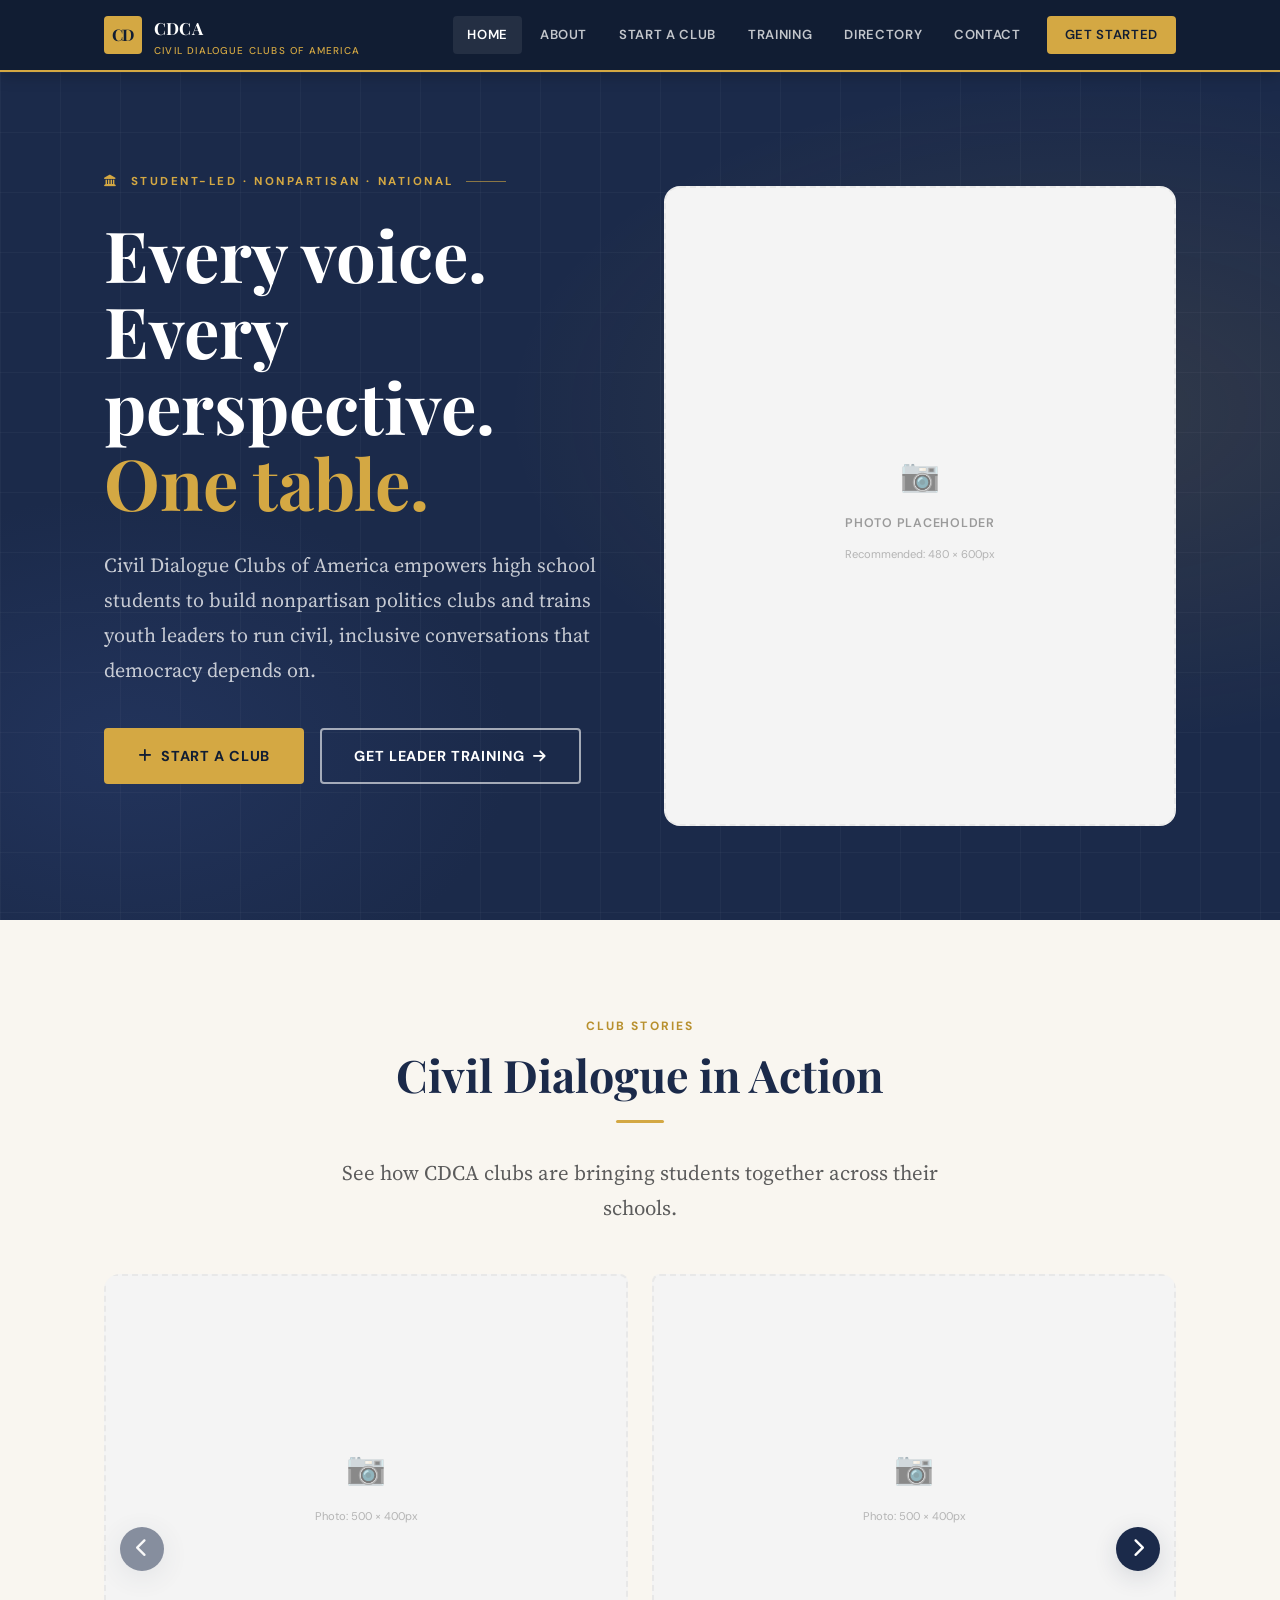
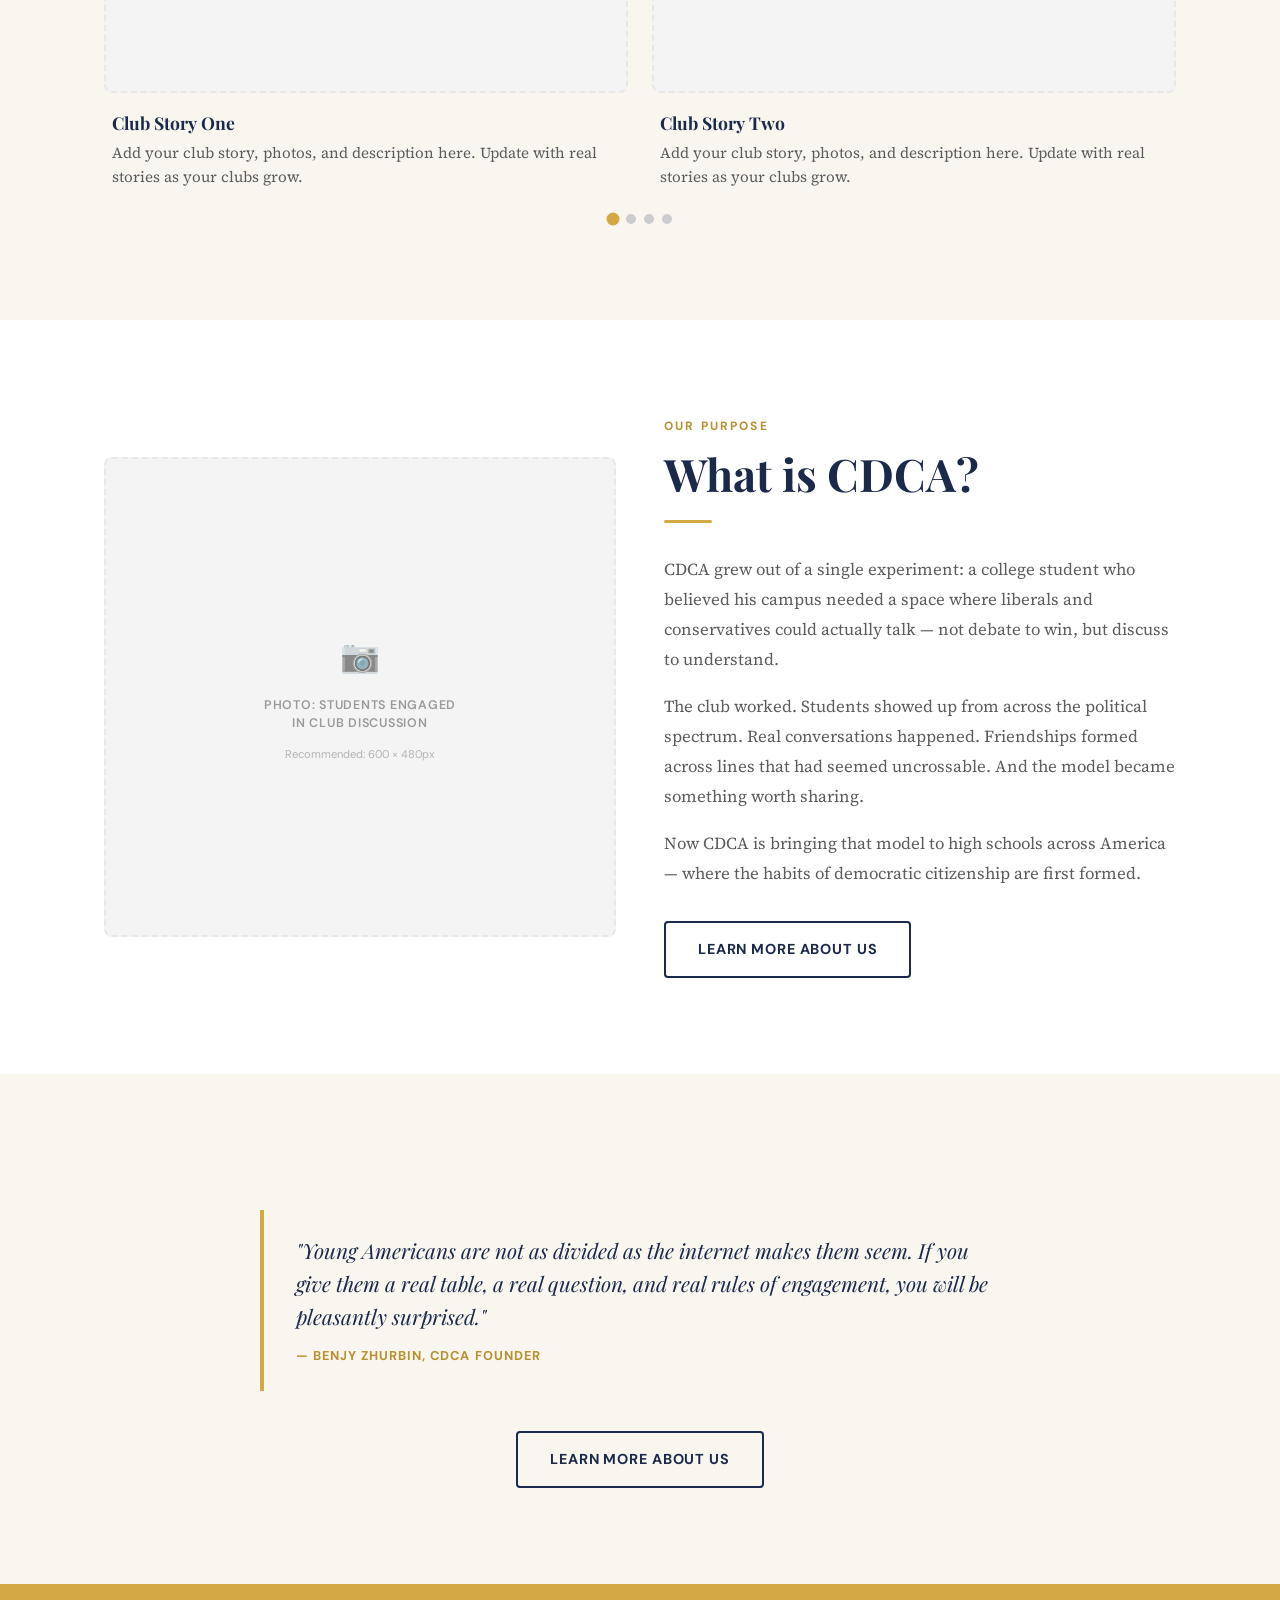
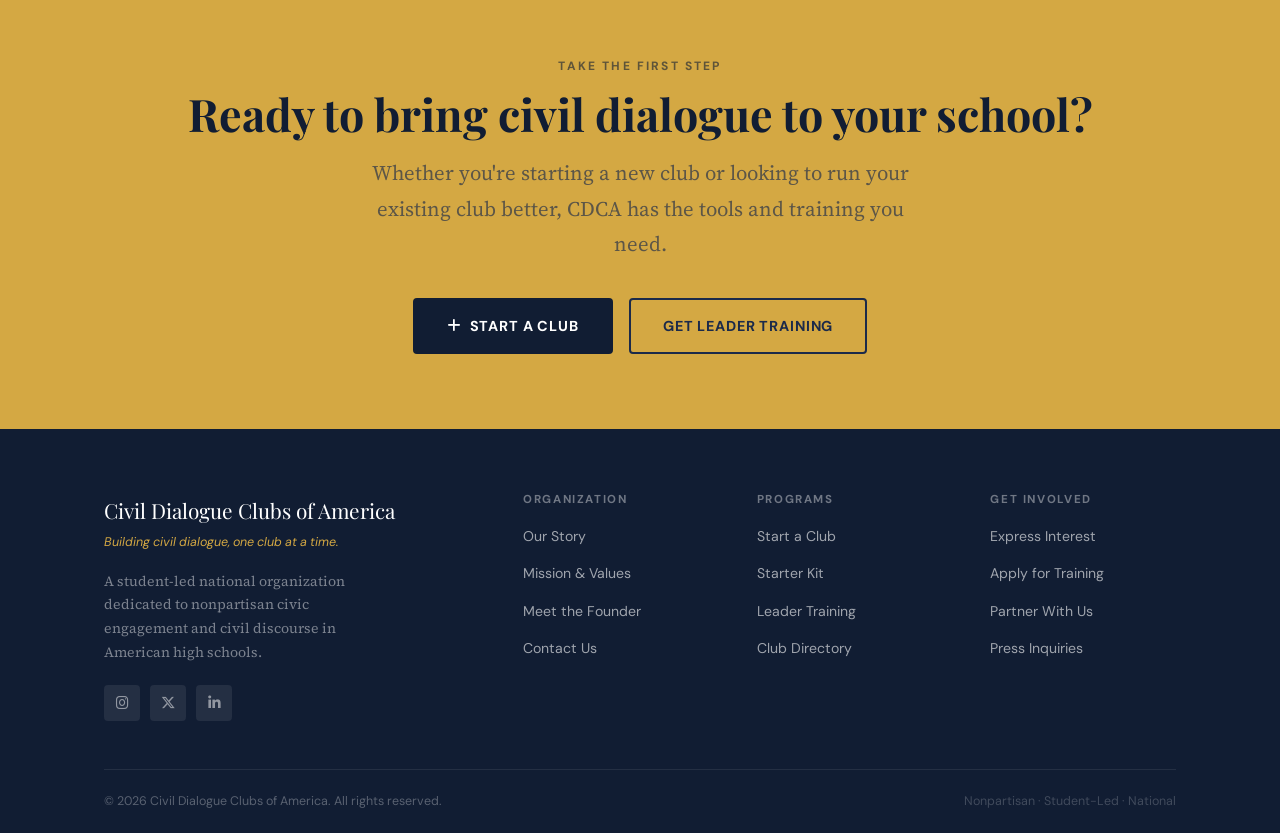
==== commit e7e13f6b: "Update home and about sections with carousel and new core values - Remove 'The principles behind eve" ====
--- a/index.html
+++ b/index.html
@@ -60,70 +60,137 @@
   <section class="hero" aria-label="Hero section">
     <div class="hero__grid-bg" aria-hidden="true"></div>
     <div class="container">
-      <div class="hero__content">
-
-        <div class="hero__eyebrow">
-          <i class="fa-solid fa-landmark" aria-hidden="true"></i>
-          Student-Led &middot; Nonpartisan &middot; National
-        </div>
-
-        <h1>
-          Every voice.<br />
-          Every perspective.<br />
-          <em>One table.</em>
-        </h1>
-        <p class="hero__desc">
-          Civil Dialogue Clubs of America empowers high school students to build nonpartisan politics clubs and
-          trains youth leaders to run civil, inclusive conversations that democracy depends on.
+      <div class="hero__inner">
+        
+        <div class="hero__content">
+
+          <div class="hero__eyebrow">
+            <i class="fa-solid fa-landmark" aria-hidden="true"></i>
+            Student-Led &middot; Nonpartisan &middot; National
+          </div>
+
+          <h1>
+            Every voice.<br />
+            Every perspective.<br />
+            <em>One table.</em>
+          </h1>
+          <p class="hero__desc">
+            Civil Dialogue Clubs of America empowers high school students to build nonpartisan politics clubs and
+            trains youth leaders to run civil, inclusive conversations that democracy depends on.
+          </p>
+
+          <div class="hero__cta btn-group">
+            <a href="start-a-club.html" class="btn btn-primary">
+              <i class="fa-solid fa-plus" aria-hidden="true"></i>
+              Start a Club
+            </a>
+            <a href="training.html" class="btn btn-outline">
+              Get Leader Training
+              <i class="fa-solid fa-arrow-right" aria-hidden="true"></i>
+            </a>
+          </div>
+
+        </div>
+
+        <div class="hero__photo">
+          <div class="photo-placeholder photo-placeholder--hero-side" role="img" aria-label="Students at one table in discussion">
+            <span class="photo-placeholder__icon" aria-hidden="true">📷</span>
+            <div class="photo-placeholder__label">Photo Placeholder</div>
+            <div class="photo-placeholder__dims">Recommended: 480 × 600px</div>
+          </div>
+        </div>
+
+      </div>
+    </div>
+  </section>
+
+  <!-- ===================== CLUB STORIES CAROUSEL ===================== -->
+  <section class="section section--cream" aria-label="Club stories carousel">
+    <div class="container">
+      <div class="text-center mb-md">
+        <span class="section-label">Club Stories</span>
+        <h2>Civil Dialogue in Action</h2>
+        <div class="divider divider--center"></div>
+        <p class="lead" style="max-width: 600px; margin: 0 auto;">
+          See how CDCA clubs are bringing students together across their schools.
         </p>
-
-        <div class="hero__cta btn-group">
-          <a href="start-a-club.html" class="btn btn-primary">
-            <i class="fa-solid fa-plus" aria-hidden="true"></i>
-            Start a Club
-          </a>
-          <a href="training.html" class="btn btn-outline">
-            Get Leader Training
-            <i class="fa-solid fa-arrow-right" aria-hidden="true"></i>
-          </a>
-        </div>
-
-      </div>
-    </div>
-  </section>
-
-  <!-- ===================== WHAT WE BELIEVE ===================== -->
-  <section class="section section--cream" aria-label="Our core values">
-    <div class="container">
-      <div class="text-center">
-        <span class="section-label">What We Believe</span>
-        <h2>The principles behind every club</h2>
-        <div class="divider divider--center"></div>
-        <p class="lead" style="max-width: 600px; margin: 0 auto 56px;">
-          These four principles guide every club we support and every leader we train.
-        </p>
-      </div>
-
-      <div class="grid-4">
-        <div class="value-card fade-in">
-          <span class="value-card__icon" aria-hidden="true">⚖️</span>
-          <h4>Strict Neutrality</h4>
-          <p>CDCA clubs hold no institutional positions — they are forums for every view, not platforms for any one.</p>
-        </div>
-        <div class="value-card fade-in">
-          <span class="value-card__icon" aria-hidden="true">🗣️</span>
-          <h4>Civil Discourse First</h4>
-          <p>Disagreement is healthy. Disrespect is not. Every CDCA club commits to a standard of engagement where people challenge ideas, instead of the people.</p>
-        </div>
-        <div class="value-card fade-in">
-          <span class="value-card__icon" aria-hidden="true">🙋</span>
-          <h4>Every Perspective Matters</h4>
-          <p>We encourage students to share their viewpoints, regardless of their political beliefs, and we welcome members of all political orientations to the table</p>
-        </div>
-        <div class="value-card fade-in">
-          <span class="value-card__icon" aria-hidden="true">🎯</span>
-          <h4>Student-Led, Always</h4>
-          <p>These clubs belong to students. CDCA provides the framework; students provide the energy, the leadership, and the ideas. We don't run clubs — we empower the people who do.</p>
+      </div>
+
+      <div class="carousel fade-in">
+        <div class="carousel__viewport">
+          <div class="carousel__track">
+            <!-- Slide 1 -->
+            <div class="carousel__slide">
+              <div class="carousel__photo">
+                <div class="photo-placeholder photo-placeholder--carousel" role="img" aria-label="Club story 1">
+                  <span class="photo-placeholder__icon" aria-hidden="true">📷</span>
+                  <div class="photo-placeholder__dims">Photo: 500 × 400px</div>
+                </div>
+              </div>
+              <div class="carousel__description">
+                <h4>Club Story One</h4>
+                <p>Add your club story, photos, and description here. Update with real stories as your clubs grow.</p>
+              </div>
+            </div>
+
+            <!-- Slide 2 -->
+            <div class="carousel__slide">
+              <div class="carousel__photo">
+                <div class="photo-placeholder photo-placeholder--carousel" role="img" aria-label="Club story 2">
+                  <span class="photo-placeholder__icon" aria-hidden="true">📷</span>
+                  <div class="photo-placeholder__dims">Photo: 500 × 400px</div>
+                </div>
+              </div>
+              <div class="carousel__description">
+                <h4>Club Story Two</h4>
+                <p>Add your club story, photos, and description here. Update with real stories as your clubs grow.</p>
+              </div>
+            </div>
+
+            <!-- Slide 3 -->
+            <div class="carousel__slide">
+              <div class="carousel__photo">
+                <div class="photo-placeholder photo-placeholder--carousel" role="img" aria-label="Club story 3">
+                  <span class="photo-placeholder__icon" aria-hidden="true">📷</span>
+                  <div class="photo-placeholder__dims">Photo: 500 × 400px</div>
+                </div>
+              </div>
+              <div class="carousel__description">
+                <h4>Club Story Three</h4>
+                <p>Add your club story, photos, and description here. Update with real stories as your clubs grow.</p>
+              </div>
+            </div>
+
+            <!-- Slide 4 -->
+            <div class="carousel__slide">
+              <div class="carousel__photo">
+                <div class="photo-placeholder photo-placeholder--carousel" role="img" aria-label="Club story 4">
+                  <span class="photo-placeholder__icon" aria-hidden="true">📷</span>
+                  <div class="photo-placeholder__dims">Photo: 500 × 400px</div>
+                </div>
+              </div>
+              <div class="carousel__description">
+                <h4>Club Story Four</h4>
+                <p>Add your club story, photos, and description here. Update with real stories as your clubs grow.</p>
+              </div>
+            </div>
+          </div>
+        </div>
+
+        <!-- Navigation -->
+        <button class="carousel__btn carousel__btn--prev" aria-label="Previous slide">
+          <i class="fa-solid fa-chevron-left" aria-hidden="true"></i>
+        </button>
+        <button class="carousel__btn carousel__btn--next" aria-label="Next slide">
+          <i class="fa-solid fa-chevron-right" aria-hidden="true"></i>
+        </button>
+
+        <!-- Indicators -->
+        <div class="carousel__indicators">
+          <button class="carousel__indicator active" data-slide="0" aria-label="Go to slide 1" aria-current="true"></button>
+          <button class="carousel__indicator" data-slide="1" aria-label="Go to slide 2"></button>
+          <button class="carousel__indicator" data-slide="2" aria-label="Go to slide 3"></button>
+          <button class="carousel__indicator" data-slide="3" aria-label="Go to slide 4"></button>
         </div>
       </div>
     </div>
--- a/style.css
+++ b/style.css
@@ -1151,6 +1151,136 @@
   padding: 24px 28px;
 }
 
+/* ---------- Hero with Photo ---------- */
+.hero__inner {
+  display: grid;
+  grid-template-columns: 1fr 1fr;
+  gap: 48px;
+  align-items: center;
+}
+
+.hero__photo {
+  position: relative;
+  z-index: 2;
+}
+
+.photo-placeholder--hero-side {
+  aspect-ratio: 4/5;
+  border-radius: var(--radius-lg);
+}
+
+/* ---------- Carousel ---------- */
+.carousel {
+  position: relative;
+  margin-top: 48px;
+}
+
+.carousel__viewport {
+  overflow: hidden;
+  border-radius: var(--radius-lg);
+}
+
+.carousel__track {
+  display: flex;
+  gap: 24px;
+  transition: transform 0.4s cubic-bezier(0.4, 0, 0.2, 1);
+}
+
+.carousel__slide {
+  flex: 0 0 calc(50% - 12px);
+  min-width: 0;
+}
+
+.carousel__photo {
+  margin-bottom: 20px;
+}
+
+.photo-placeholder--carousel {
+  aspect-ratio: 5/4;
+  border-radius: var(--radius-md);
+}
+
+.carousel__description {
+  padding: 0 8px;
+}
+
+.carousel__description h4 {
+  font-size: 1.1rem;
+  margin-bottom: 8px;
+  color: var(--navy);
+}
+
+.carousel__description p {
+  font-size: 0.95rem;
+  color: var(--gray-600);
+  line-height: 1.6;
+}
+
+.carousel__btn {
+  position: absolute;
+  top: 50%;
+  transform: translateY(-50%);
+  width: 44px;
+  height: 44px;
+  border-radius: 50%;
+  background: var(--navy);
+  color: var(--white);
+  border: none;
+  cursor: pointer;
+  display: flex;
+  align-items: center;
+  justify-content: center;
+  z-index: 10;
+  font-size: 1.2rem;
+  transition: all 0.2s ease;
+  box-shadow: var(--shadow-md);
+}
+
+.carousel__btn:hover {
+  background: var(--gold);
+  color: var(--navy-dark);
+  transform: translateY(-50%) scale(1.1);
+}
+
+.carousel__btn--prev {
+  left: 16px;
+}
+
+.carousel__btn--next {
+  right: 16px;
+}
+
+.carousel__btn:disabled {
+  opacity: 0.5;
+  cursor: not-allowed;
+}
+
+.carousel__indicators {
+  display: flex;
+  justify-content: center;
+  gap: 8px;
+  margin-top: 24px;
+}
+
+.carousel__indicator {
+  width: 10px;
+  height: 10px;
+  border-radius: 50%;
+  background: rgba(27,42,74,0.2);
+  border: none;
+  cursor: pointer;
+  transition: all 0.2s ease;
+}
+
+.carousel__indicator.active {
+  background: var(--gold);
+  transform: scale(1.3);
+}
+
+.carousel__indicator:hover {
+  background: rgba(27,42,74,0.4);
+}
+
 /* ---------- Responsive ---------- */
 @media (max-width: 1024px) {
   .founder-card {
@@ -1170,7 +1300,17 @@
   .nav__hamburger { display: flex; }
 
   .hero { padding: 64px 0 56px; min-height: auto; }
+  .hero__inner { grid-template-columns: 1fr; gap: 32px; }
   .hero__stats { gap: 24px; }
+
+  .carousel__slide { flex: 0 0 100%; }
+  .carousel__btn {
+    width: 40px;
+    height: 40px;
+    font-size: 1rem;
+  }
+  .carousel__btn--prev { left: 8px; }
+  .carousel__btn--next { right: 8px; }
 
   .grid-2 { grid-template-columns: 1fr; gap: 32px; }
   .grid-3 { grid-template-columns: 1fr; }
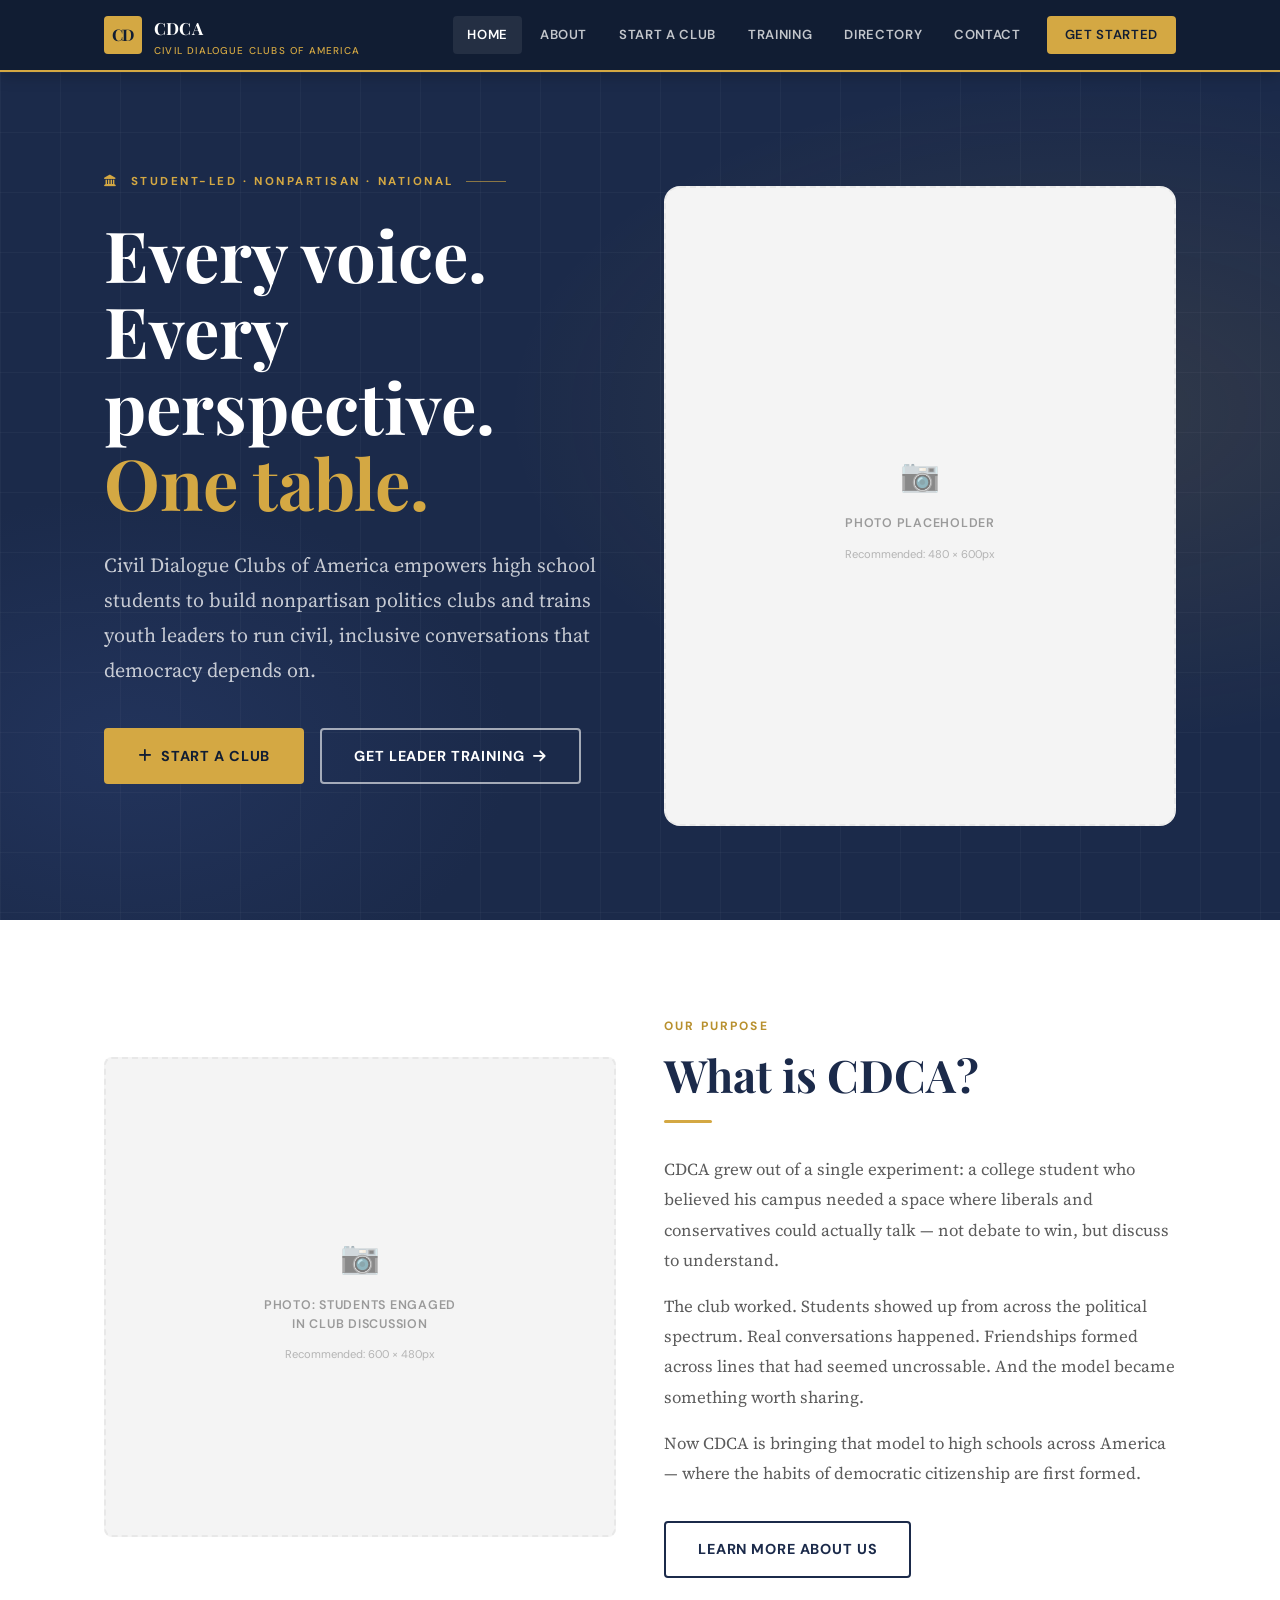
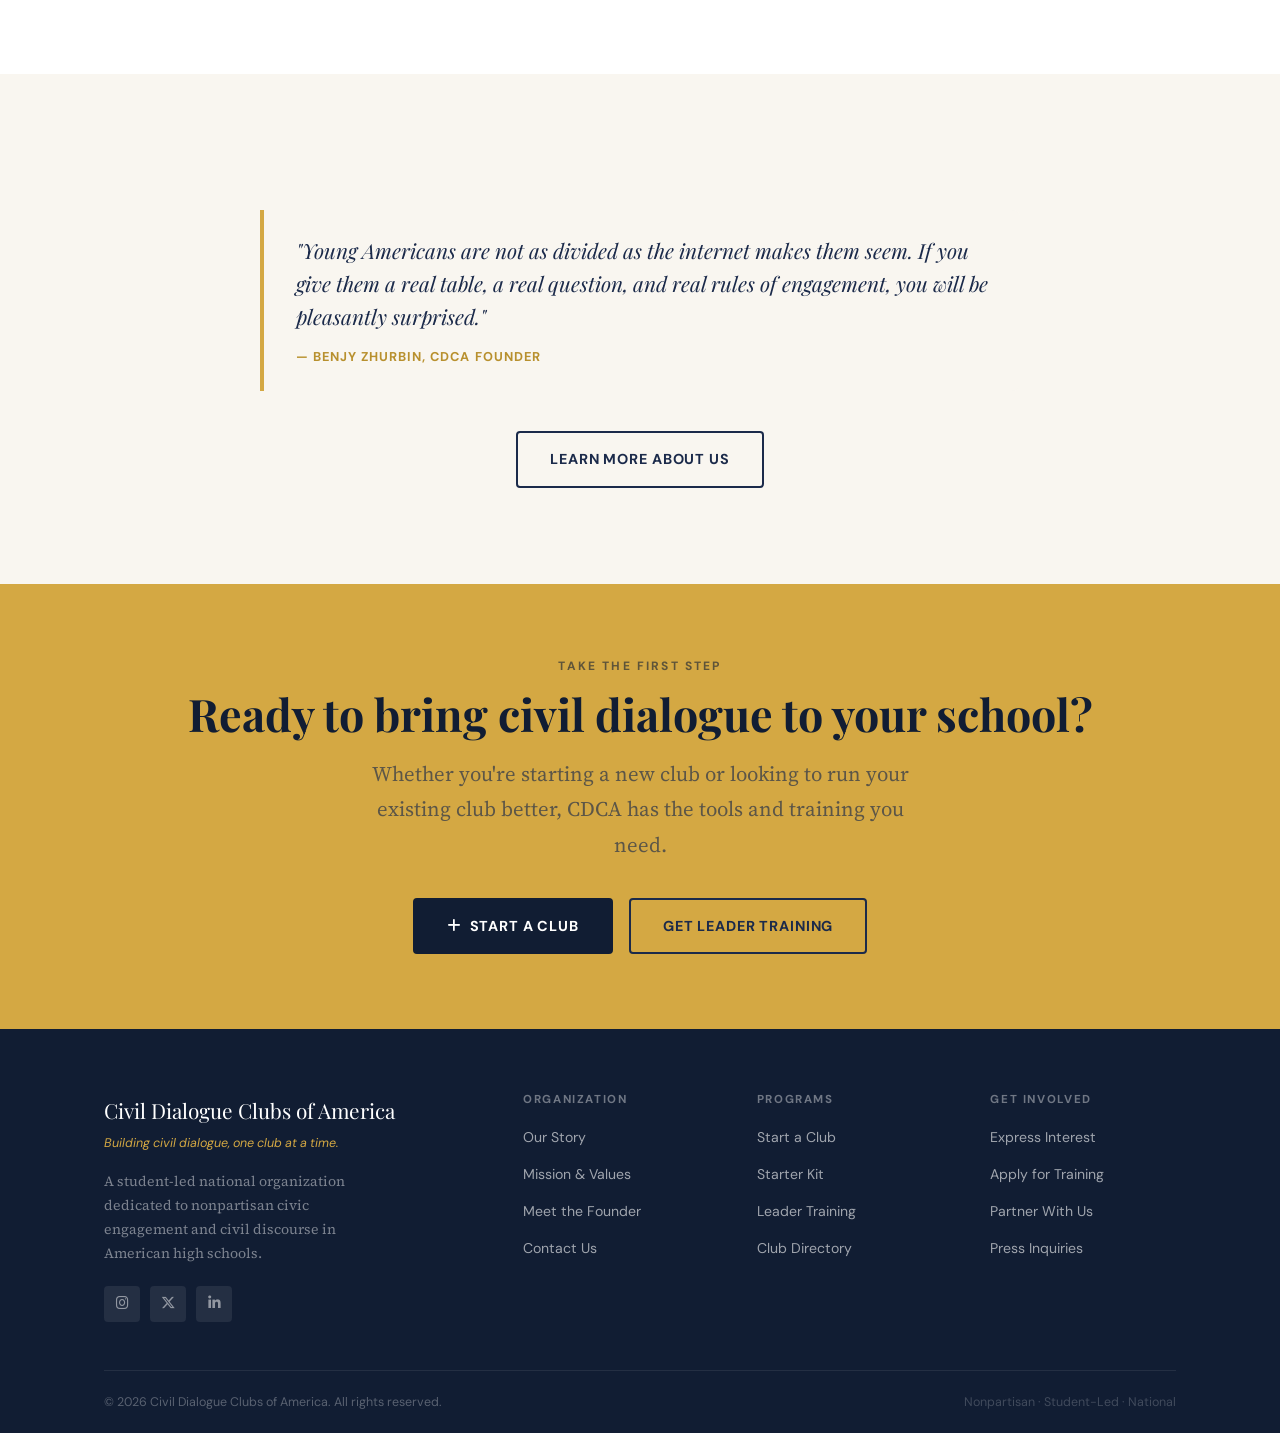
==== commit 6fbac279: "Removed crappy carousel" ====
--- a/index.html
+++ b/index.html
@@ -103,100 +103,7 @@
       </div>
     </div>
   </section>
-
-  <!-- ===================== CLUB STORIES CAROUSEL ===================== -->
-  <section class="section section--cream" aria-label="Club stories carousel">
-    <div class="container">
-      <div class="text-center mb-md">
-        <span class="section-label">Club Stories</span>
-        <h2>Civil Dialogue in Action</h2>
-        <div class="divider divider--center"></div>
-        <p class="lead" style="max-width: 600px; margin: 0 auto;">
-          See how CDCA clubs are bringing students together across their schools.
-        </p>
-      </div>
-
-      <div class="carousel fade-in">
-        <div class="carousel__viewport">
-          <div class="carousel__track">
-            <!-- Slide 1 -->
-            <div class="carousel__slide">
-              <div class="carousel__photo">
-                <div class="photo-placeholder photo-placeholder--carousel" role="img" aria-label="Club story 1">
-                  <span class="photo-placeholder__icon" aria-hidden="true">📷</span>
-                  <div class="photo-placeholder__dims">Photo: 500 × 400px</div>
-                </div>
-              </div>
-              <div class="carousel__description">
-                <h4>Club Story One</h4>
-                <p>Add your club story, photos, and description here. Update with real stories as your clubs grow.</p>
-              </div>
-            </div>
-
-            <!-- Slide 2 -->
-            <div class="carousel__slide">
-              <div class="carousel__photo">
-                <div class="photo-placeholder photo-placeholder--carousel" role="img" aria-label="Club story 2">
-                  <span class="photo-placeholder__icon" aria-hidden="true">📷</span>
-                  <div class="photo-placeholder__dims">Photo: 500 × 400px</div>
-                </div>
-              </div>
-              <div class="carousel__description">
-                <h4>Club Story Two</h4>
-                <p>Add your club story, photos, and description here. Update with real stories as your clubs grow.</p>
-              </div>
-            </div>
-
-            <!-- Slide 3 -->
-            <div class="carousel__slide">
-              <div class="carousel__photo">
-                <div class="photo-placeholder photo-placeholder--carousel" role="img" aria-label="Club story 3">
-                  <span class="photo-placeholder__icon" aria-hidden="true">📷</span>
-                  <div class="photo-placeholder__dims">Photo: 500 × 400px</div>
-                </div>
-              </div>
-              <div class="carousel__description">
-                <h4>Club Story Three</h4>
-                <p>Add your club story, photos, and description here. Update with real stories as your clubs grow.</p>
-              </div>
-            </div>
-
-            <!-- Slide 4 -->
-            <div class="carousel__slide">
-              <div class="carousel__photo">
-                <div class="photo-placeholder photo-placeholder--carousel" role="img" aria-label="Club story 4">
-                  <span class="photo-placeholder__icon" aria-hidden="true">📷</span>
-                  <div class="photo-placeholder__dims">Photo: 500 × 400px</div>
-                </div>
-              </div>
-              <div class="carousel__description">
-                <h4>Club Story Four</h4>
-                <p>Add your club story, photos, and description here. Update with real stories as your clubs grow.</p>
-              </div>
-            </div>
-          </div>
-        </div>
-
-        <!-- Navigation -->
-        <button class="carousel__btn carousel__btn--prev" aria-label="Previous slide">
-          <i class="fa-solid fa-chevron-left" aria-hidden="true"></i>
-        </button>
-        <button class="carousel__btn carousel__btn--next" aria-label="Next slide">
-          <i class="fa-solid fa-chevron-right" aria-hidden="true"></i>
-        </button>
-
-        <!-- Indicators -->
-        <div class="carousel__indicators">
-          <button class="carousel__indicator active" data-slide="0" aria-label="Go to slide 1" aria-current="true"></button>
-          <button class="carousel__indicator" data-slide="1" aria-label="Go to slide 2"></button>
-          <button class="carousel__indicator" data-slide="2" aria-label="Go to slide 3"></button>
-          <button class="carousel__indicator" data-slide="3" aria-label="Go to slide 4"></button>
-        </div>
-      </div>
-    </div>
-  </section>
-
-
+  
   <!-- ===================== PHOTO + STORY ===================== -->
   <section class="section" aria-label="Our story">
     <div class="container">
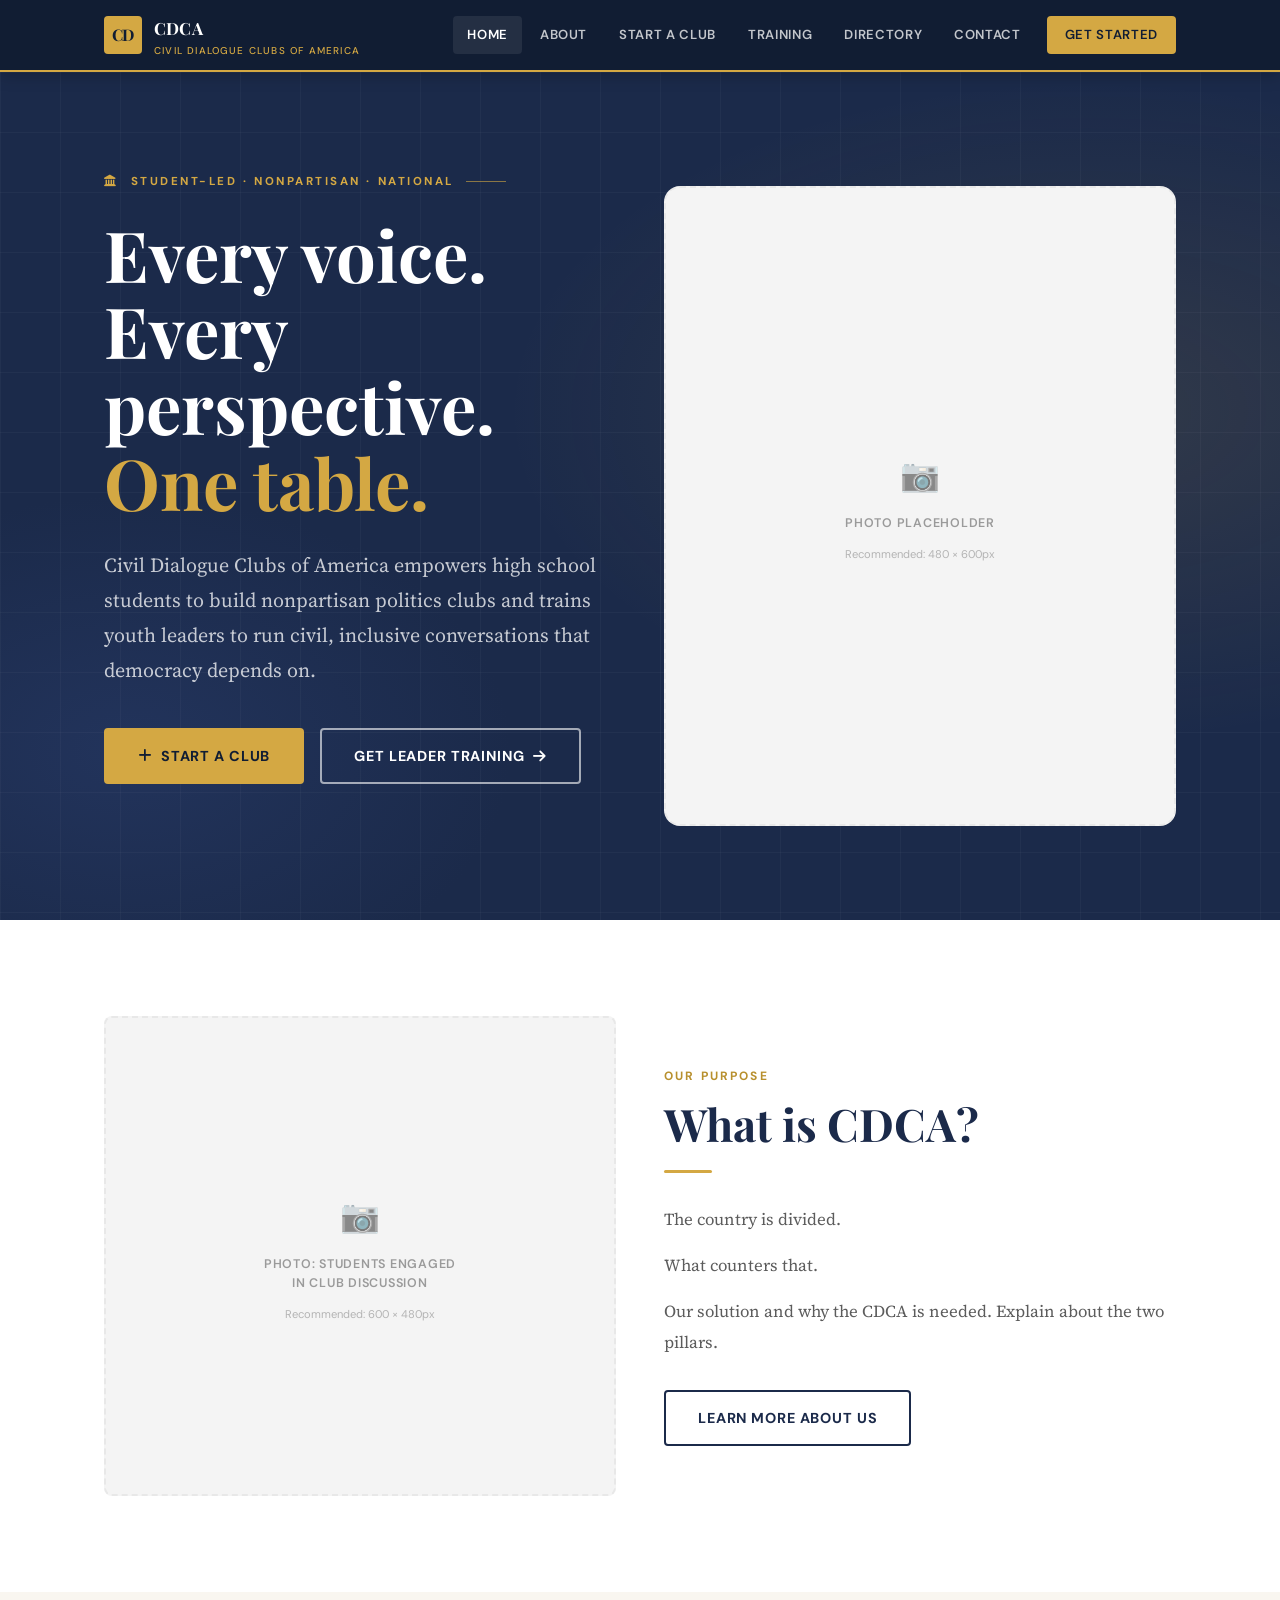
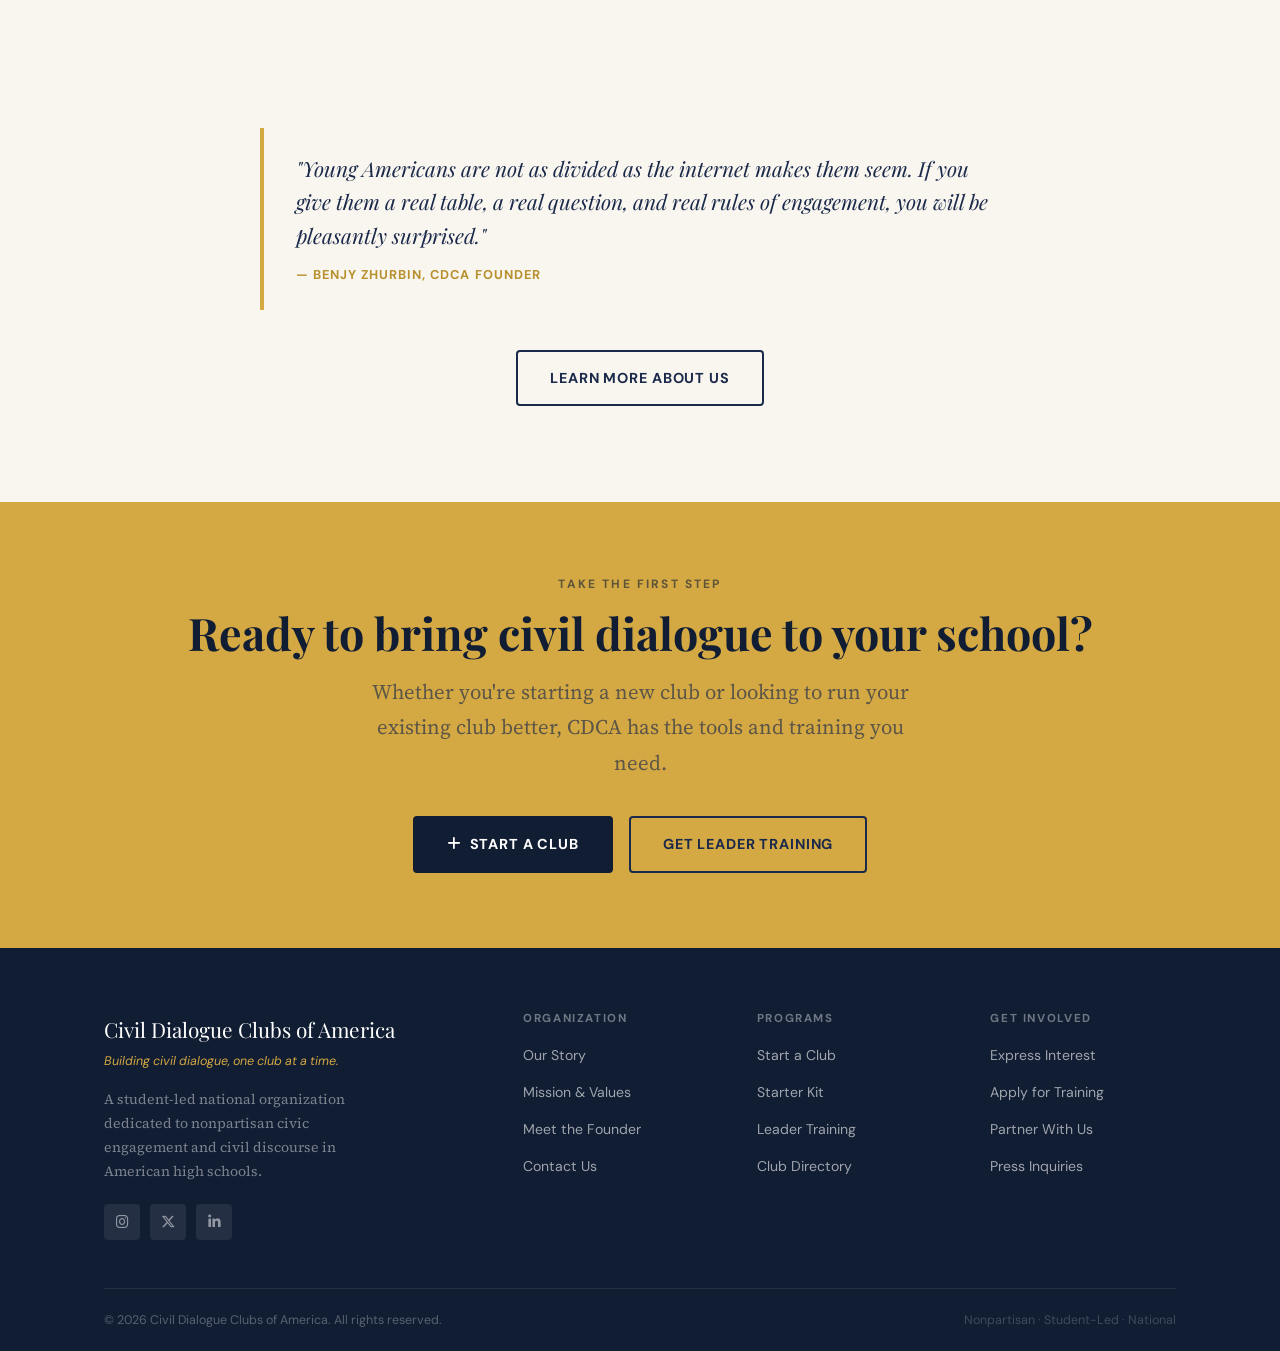
==== commit 835f9591: "adjusted home page" ====
--- a/index.html
+++ b/index.html
@@ -103,7 +103,7 @@
       </div>
     </div>
   </section>
-  
+
   <!-- ===================== PHOTO + STORY ===================== -->
   <section class="section" aria-label="Our story">
     <div class="container">
@@ -127,16 +127,13 @@
           <h2>What is CDCA?</h2>
           <div class="divider"></div>
           <p>
-            CDCA grew out of a single experiment: a college student who believed his campus needed a space
-            where liberals and conservatives could actually talk — not debate to win, but discuss to understand.
+            The country is divided.
           </p>
           <p class="mt-sm">
-            The club worked. Students showed up from across the political spectrum. Real conversations happened.
-            Friendships formed across lines that had seemed uncrossable. And the model became something worth sharing.
+            What counters that.
           </p>
           <p class="mt-sm">
-            Now CDCA is bringing that model to high schools across America — where the habits of democratic
-            citizenship are first formed.
+            Our solution and why the CDCA is needed. Explain about the two pillars.
           </p>
           <div class="btn-group mt-md">
             <a href="about.html" class="btn btn-outline-navy">Learn More About Us</a>
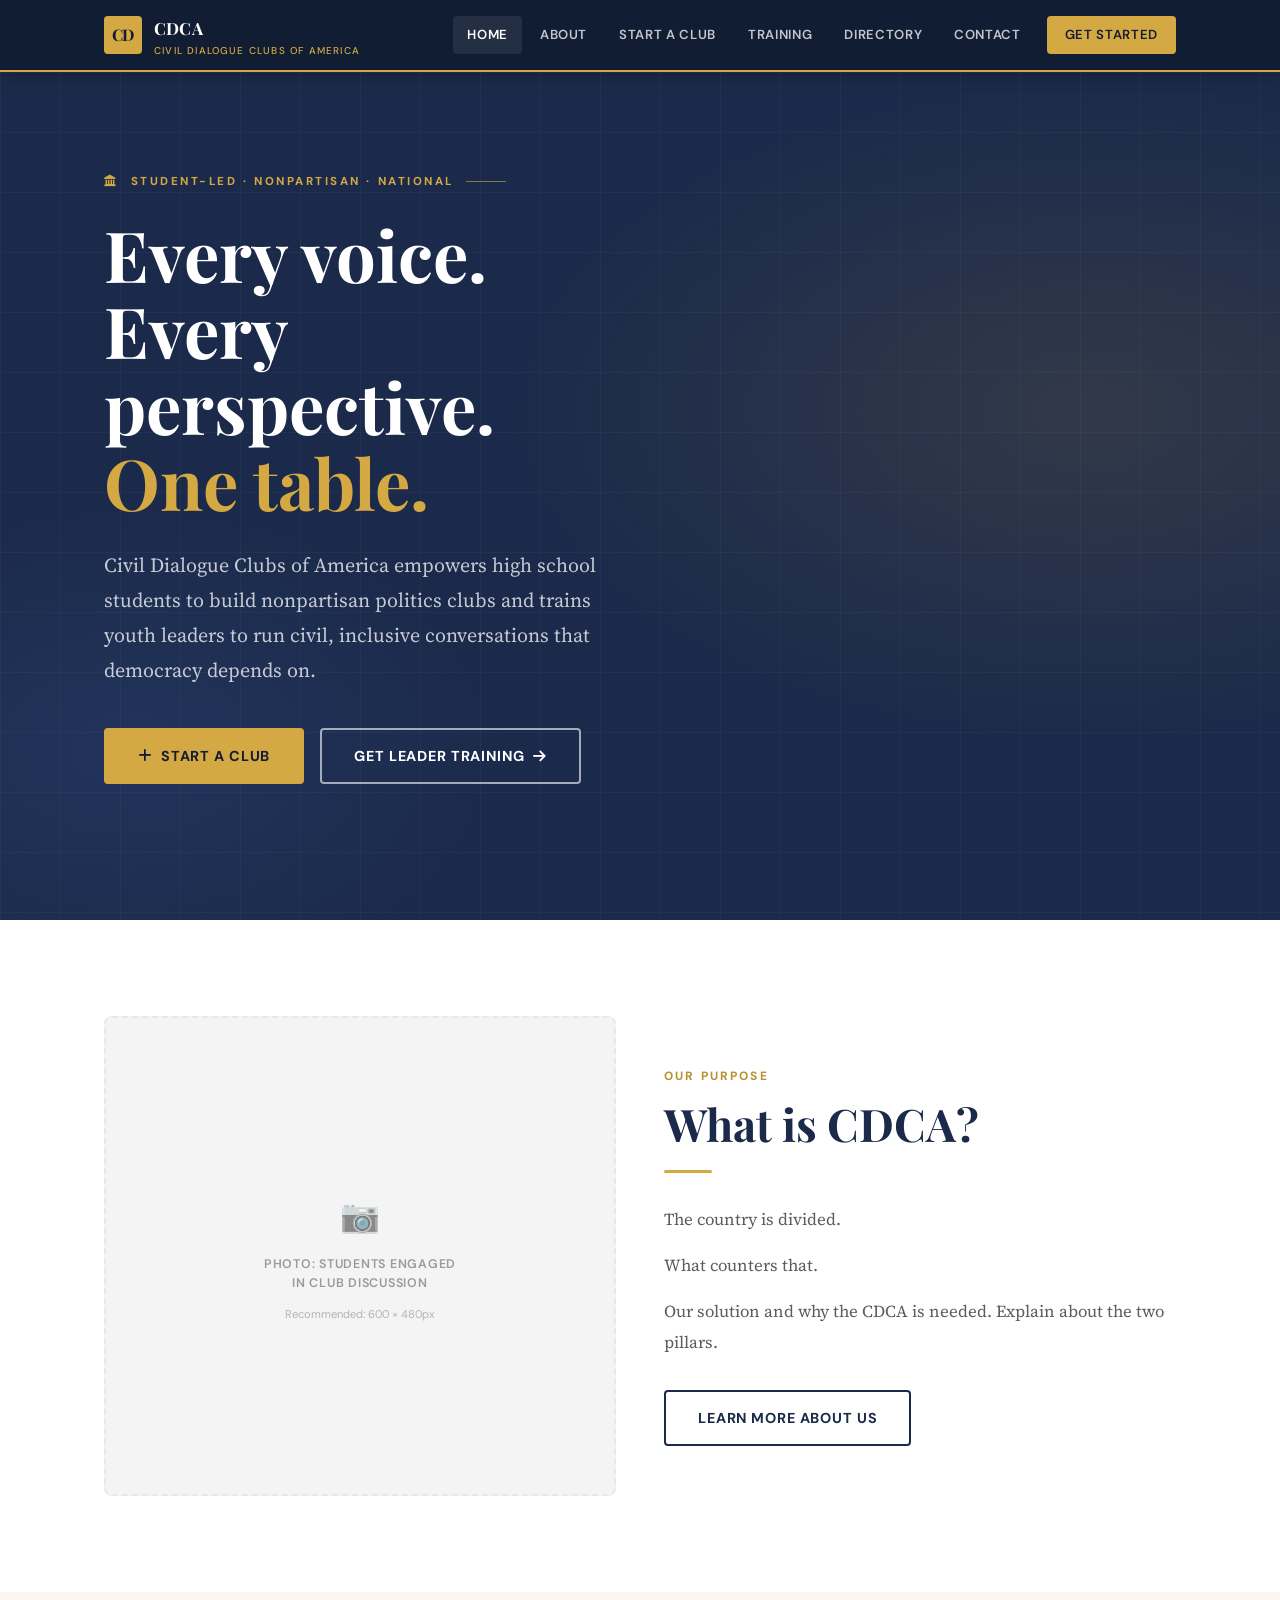
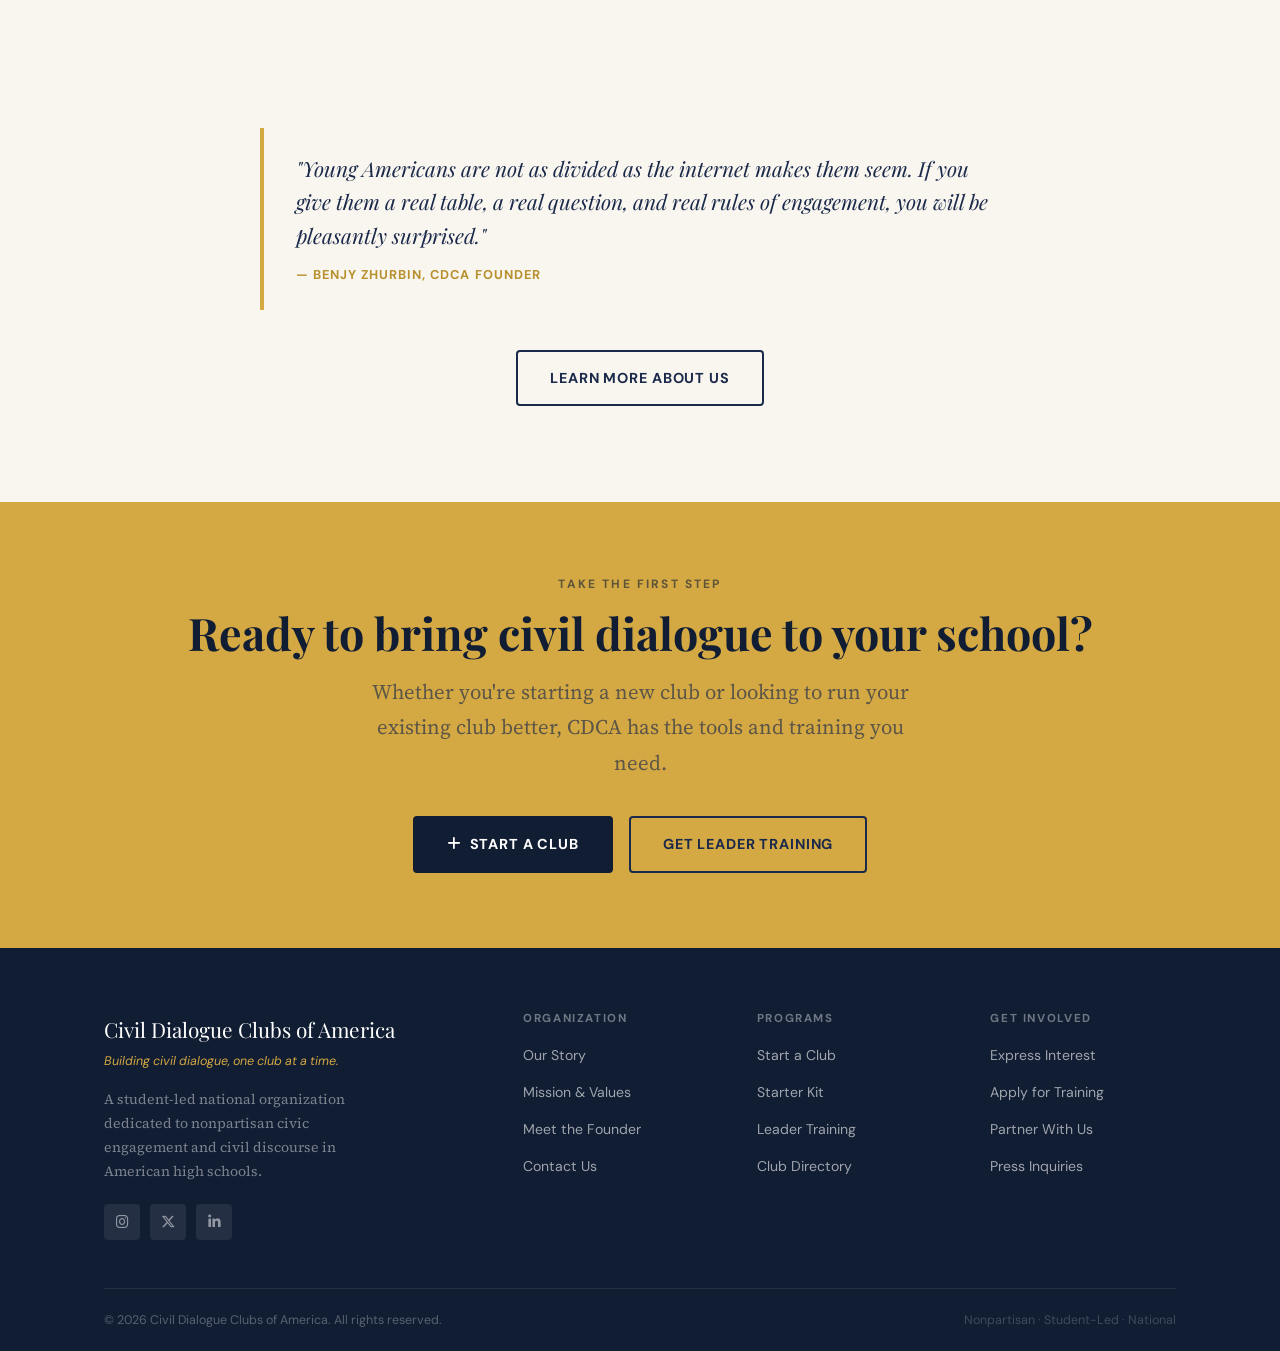
==== commit 633a5c87: "Update index.html" ====
--- a/index.html
+++ b/index.html
@@ -89,16 +89,6 @@
               <i class="fa-solid fa-arrow-right" aria-hidden="true"></i>
             </a>
           </div>
-
-        </div>
-
-        <div class="hero__photo">
-          <div class="photo-placeholder photo-placeholder--hero-side" role="img" aria-label="Students at one table in discussion">
-            <span class="photo-placeholder__icon" aria-hidden="true">📷</span>
-            <div class="photo-placeholder__label">Photo Placeholder</div>
-            <div class="photo-placeholder__dims">Recommended: 480 × 600px</div>
-          </div>
-        </div>
 
       </div>
     </div>
--- a/style.css
+++ b/style.css
@@ -1162,6 +1162,8 @@
 .hero__photo {
   position: relative;
   z-index: 2;
+  max-width: 380px;
+  margin-left: auto;
 }
 
 .photo-placeholder--hero-side {
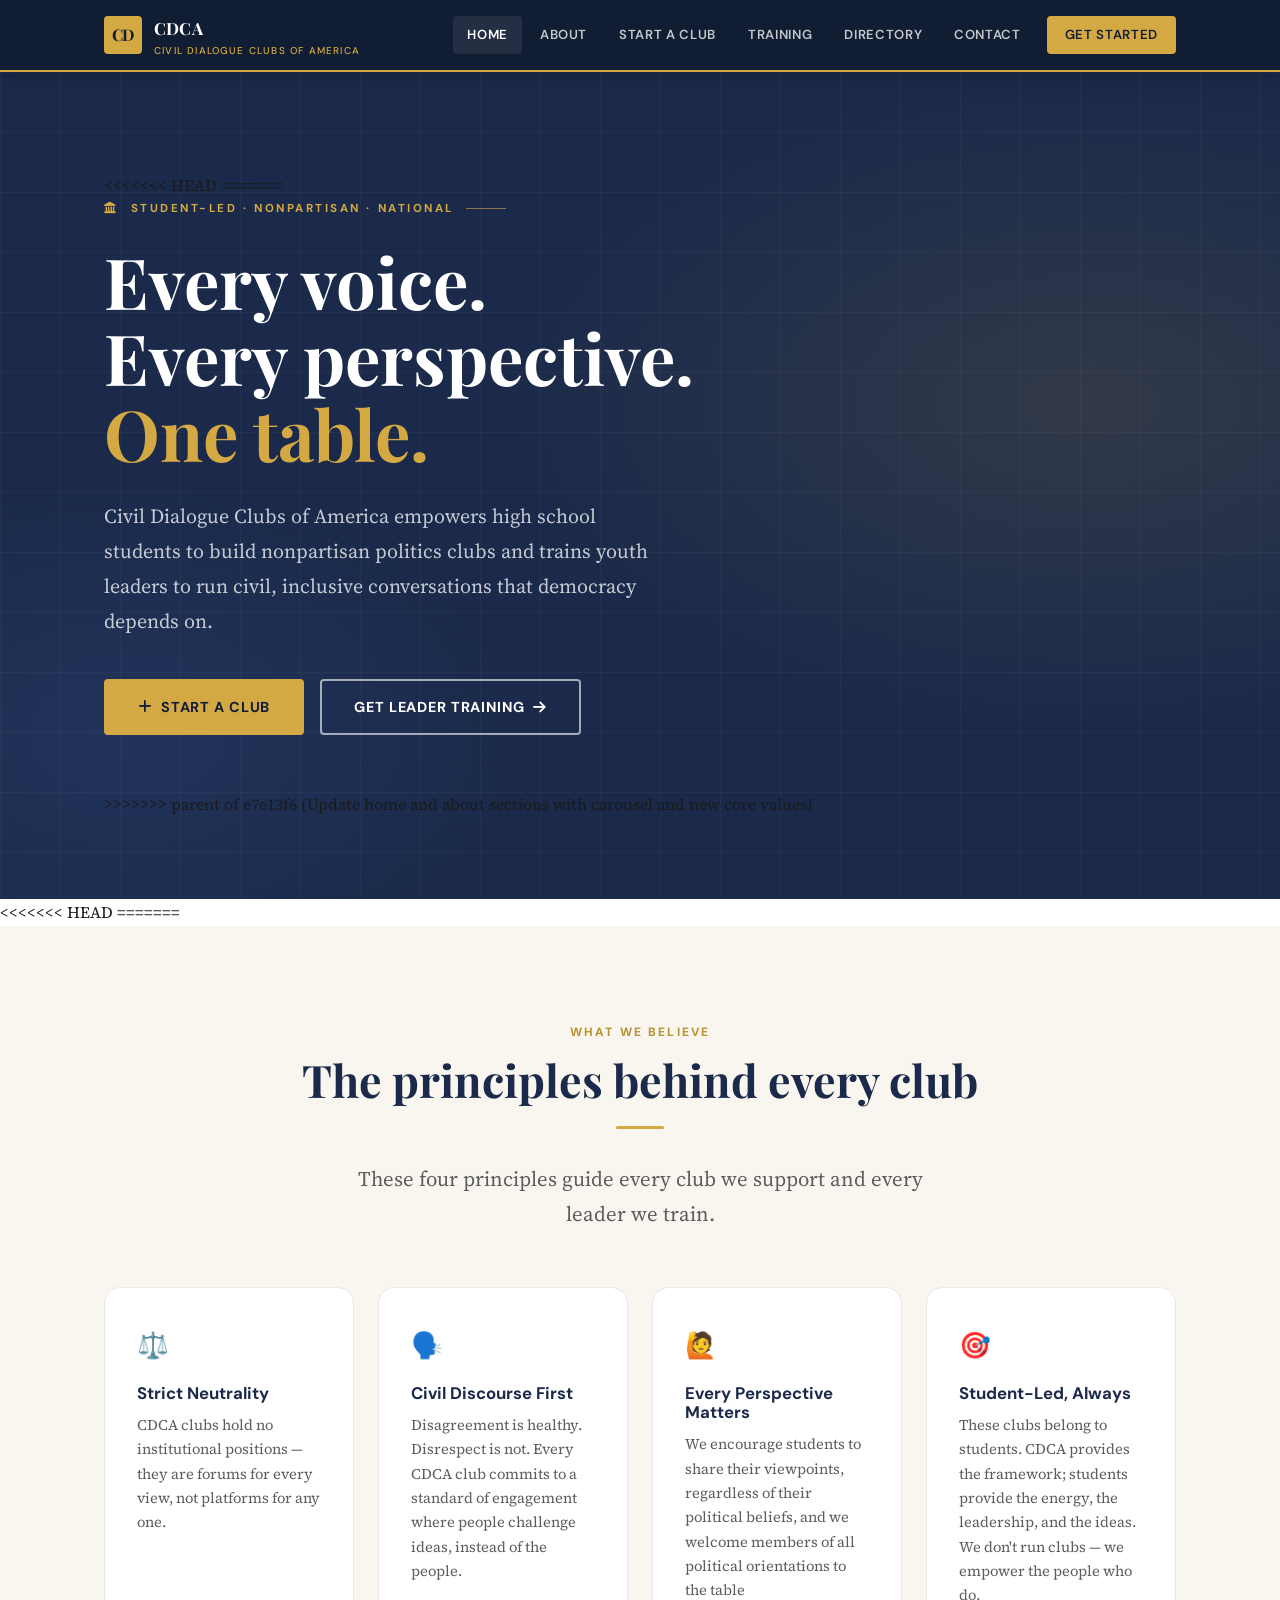
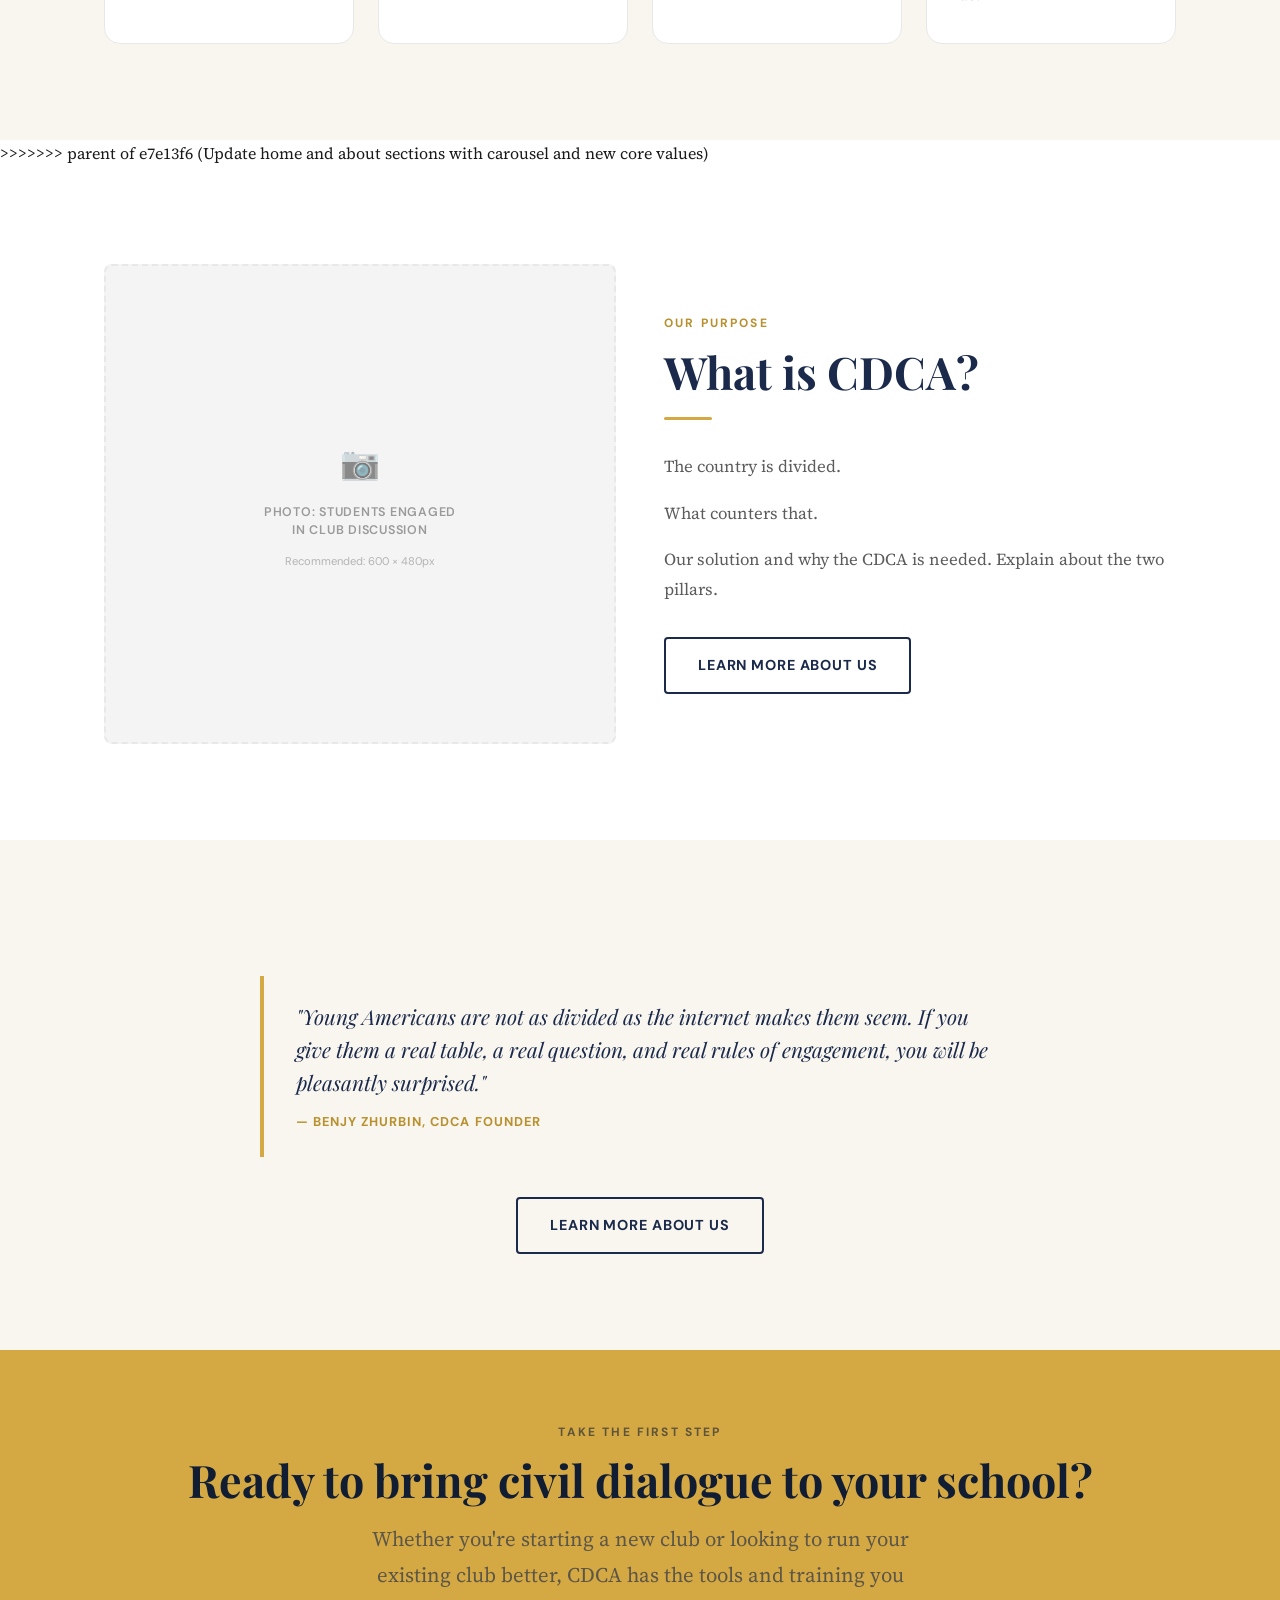
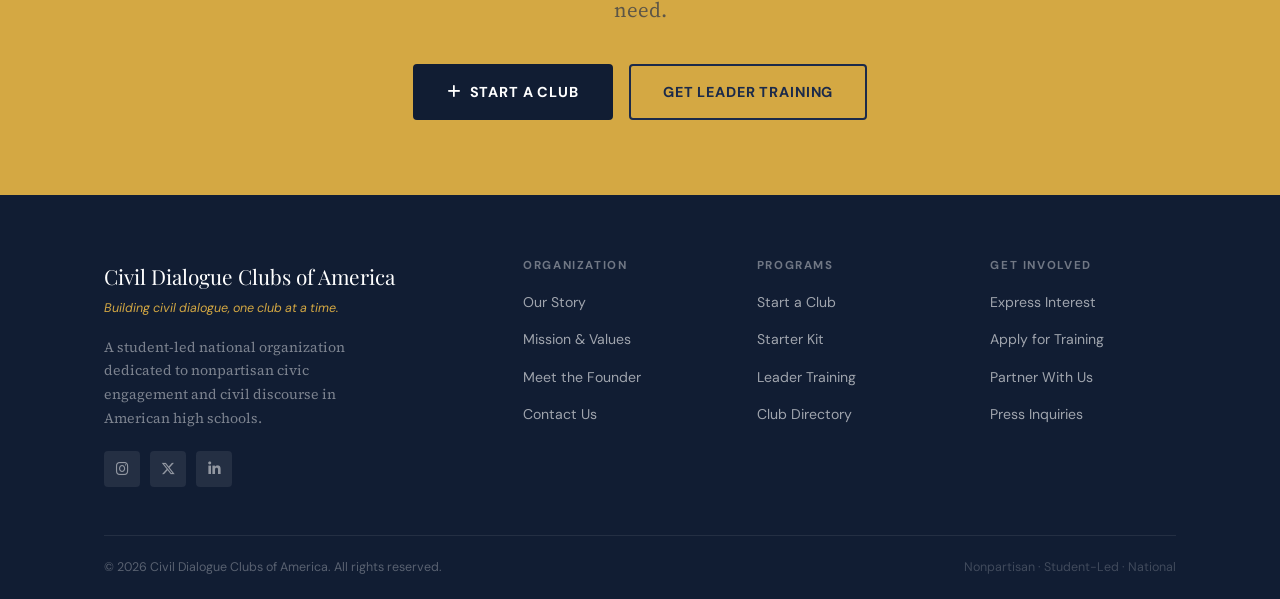
==== commit 3822fb78: "d" ====
--- a/index.html
+++ b/index.html
@@ -60,40 +60,82 @@
   <section class="hero" aria-label="Hero section">
     <div class="hero__grid-bg" aria-hidden="true"></div>
     <div class="container">
-      <div class="hero__inner">
-        
-        <div class="hero__content">
-
-          <div class="hero__eyebrow">
-            <i class="fa-solid fa-landmark" aria-hidden="true"></i>
-            Student-Led &middot; Nonpartisan &middot; National
-          </div>
-
-          <h1>
-            Every voice.<br />
-            Every perspective.<br />
-            <em>One table.</em>
-          </h1>
-          <p class="hero__desc">
-            Civil Dialogue Clubs of America empowers high school students to build nonpartisan politics clubs and
-            trains youth leaders to run civil, inclusive conversations that democracy depends on.
-          </p>
-
-          <div class="hero__cta btn-group">
-            <a href="start-a-club.html" class="btn btn-primary">
-              <i class="fa-solid fa-plus" aria-hidden="true"></i>
-              Start a Club
-            </a>
-            <a href="training.html" class="btn btn-outline">
-              Get Leader Training
-              <i class="fa-solid fa-arrow-right" aria-hidden="true"></i>
-            </a>
-          </div>
-
-      </div>
-    </div>
-  </section>
-
+      <div class="hero__content">
+
+<<<<<<< HEAD
+=======
+        <div class="hero__eyebrow">
+          <i class="fa-solid fa-landmark" aria-hidden="true"></i>
+          Student-Led &middot; Nonpartisan &middot; National
+        </div>
+
+        <h1>
+          Every voice.<br />
+          Every perspective.<br />
+          <em>One table.</em>
+        </h1>
+        <p class="hero__desc">
+          Civil Dialogue Clubs of America empowers high school students to build nonpartisan politics clubs and
+          trains youth leaders to run civil, inclusive conversations that democracy depends on.
+        </p>
+
+        <div class="hero__cta btn-group">
+          <a href="start-a-club.html" class="btn btn-primary">
+            <i class="fa-solid fa-plus" aria-hidden="true"></i>
+            Start a Club
+          </a>
+          <a href="training.html" class="btn btn-outline">
+            Get Leader Training
+            <i class="fa-solid fa-arrow-right" aria-hidden="true"></i>
+          </a>
+        </div>
+
+>>>>>>> parent of e7e13f6 (Update home and about sections with carousel and new core values)
+      </div>
+    </div>
+  </section>
+
+<<<<<<< HEAD
+=======
+  <!-- ===================== WHAT WE BELIEVE ===================== -->
+  <section class="section section--cream" aria-label="Our core values">
+    <div class="container">
+      <div class="text-center">
+        <span class="section-label">What We Believe</span>
+        <h2>The principles behind every club</h2>
+        <div class="divider divider--center"></div>
+        <p class="lead" style="max-width: 600px; margin: 0 auto 56px;">
+          These four principles guide every club we support and every leader we train.
+        </p>
+      </div>
+
+      <div class="grid-4">
+        <div class="value-card fade-in">
+          <span class="value-card__icon" aria-hidden="true">⚖️</span>
+          <h4>Strict Neutrality</h4>
+          <p>CDCA clubs hold no institutional positions — they are forums for every view, not platforms for any one.</p>
+        </div>
+        <div class="value-card fade-in">
+          <span class="value-card__icon" aria-hidden="true">🗣️</span>
+          <h4>Civil Discourse First</h4>
+          <p>Disagreement is healthy. Disrespect is not. Every CDCA club commits to a standard of engagement where people challenge ideas, instead of the people.</p>
+        </div>
+        <div class="value-card fade-in">
+          <span class="value-card__icon" aria-hidden="true">🙋</span>
+          <h4>Every Perspective Matters</h4>
+          <p>We encourage students to share their viewpoints, regardless of their political beliefs, and we welcome members of all political orientations to the table</p>
+        </div>
+        <div class="value-card fade-in">
+          <span class="value-card__icon" aria-hidden="true">🎯</span>
+          <h4>Student-Led, Always</h4>
+          <p>These clubs belong to students. CDCA provides the framework; students provide the energy, the leadership, and the ideas. We don't run clubs — we empower the people who do.</p>
+        </div>
+      </div>
+    </div>
+  </section>
+
+
+>>>>>>> parent of e7e13f6 (Update home and about sections with carousel and new core values)
   <!-- ===================== PHOTO + STORY ===================== -->
   <section class="section" aria-label="Our story">
     <div class="container">
--- a/style.css
+++ b/style.css
@@ -1151,138 +1151,6 @@
   padding: 24px 28px;
 }
 
-/* ---------- Hero with Photo ---------- */
-.hero__inner {
-  display: grid;
-  grid-template-columns: 1fr 1fr;
-  gap: 48px;
-  align-items: center;
-}
-
-.hero__photo {
-  position: relative;
-  z-index: 2;
-  max-width: 380px;
-  margin-left: auto;
-}
-
-.photo-placeholder--hero-side {
-  aspect-ratio: 4/5;
-  border-radius: var(--radius-lg);
-}
-
-/* ---------- Carousel ---------- */
-.carousel {
-  position: relative;
-  margin-top: 48px;
-}
-
-.carousel__viewport {
-  overflow: hidden;
-  border-radius: var(--radius-lg);
-}
-
-.carousel__track {
-  display: flex;
-  gap: 24px;
-  transition: transform 0.4s cubic-bezier(0.4, 0, 0.2, 1);
-}
-
-.carousel__slide {
-  flex: 0 0 calc(50% - 12px);
-  min-width: 0;
-}
-
-.carousel__photo {
-  margin-bottom: 20px;
-}
-
-.photo-placeholder--carousel {
-  aspect-ratio: 5/4;
-  border-radius: var(--radius-md);
-}
-
-.carousel__description {
-  padding: 0 8px;
-}
-
-.carousel__description h4 {
-  font-size: 1.1rem;
-  margin-bottom: 8px;
-  color: var(--navy);
-}
-
-.carousel__description p {
-  font-size: 0.95rem;
-  color: var(--gray-600);
-  line-height: 1.6;
-}
-
-.carousel__btn {
-  position: absolute;
-  top: 50%;
-  transform: translateY(-50%);
-  width: 44px;
-  height: 44px;
-  border-radius: 50%;
-  background: var(--navy);
-  color: var(--white);
-  border: none;
-  cursor: pointer;
-  display: flex;
-  align-items: center;
-  justify-content: center;
-  z-index: 10;
-  font-size: 1.2rem;
-  transition: all 0.2s ease;
-  box-shadow: var(--shadow-md);
-}
-
-.carousel__btn:hover {
-  background: var(--gold);
-  color: var(--navy-dark);
-  transform: translateY(-50%) scale(1.1);
-}
-
-.carousel__btn--prev {
-  left: 16px;
-}
-
-.carousel__btn--next {
-  right: 16px;
-}
-
-.carousel__btn:disabled {
-  opacity: 0.5;
-  cursor: not-allowed;
-}
-
-.carousel__indicators {
-  display: flex;
-  justify-content: center;
-  gap: 8px;
-  margin-top: 24px;
-}
-
-.carousel__indicator {
-  width: 10px;
-  height: 10px;
-  border-radius: 50%;
-  background: rgba(27,42,74,0.2);
-  border: none;
-  cursor: pointer;
-  transition: all 0.2s ease;
-}
-
-.carousel__indicator.active {
-  background: var(--gold);
-  transform: scale(1.3);
-}
-
-.carousel__indicator:hover {
-  background: rgba(27,42,74,0.4);
-}
-
 /* ---------- Responsive ---------- */
 @media (max-width: 1024px) {
   .founder-card {
@@ -1302,17 +1170,7 @@
   .nav__hamburger { display: flex; }
 
   .hero { padding: 64px 0 56px; min-height: auto; }
-  .hero__inner { grid-template-columns: 1fr; gap: 32px; }
   .hero__stats { gap: 24px; }
-
-  .carousel__slide { flex: 0 0 100%; }
-  .carousel__btn {
-    width: 40px;
-    height: 40px;
-    font-size: 1rem;
-  }
-  .carousel__btn--prev { left: 8px; }
-  .carousel__btn--next { right: 8px; }
 
   .grid-2 { grid-template-columns: 1fr; gap: 32px; }
   .grid-3 { grid-template-columns: 1fr; }
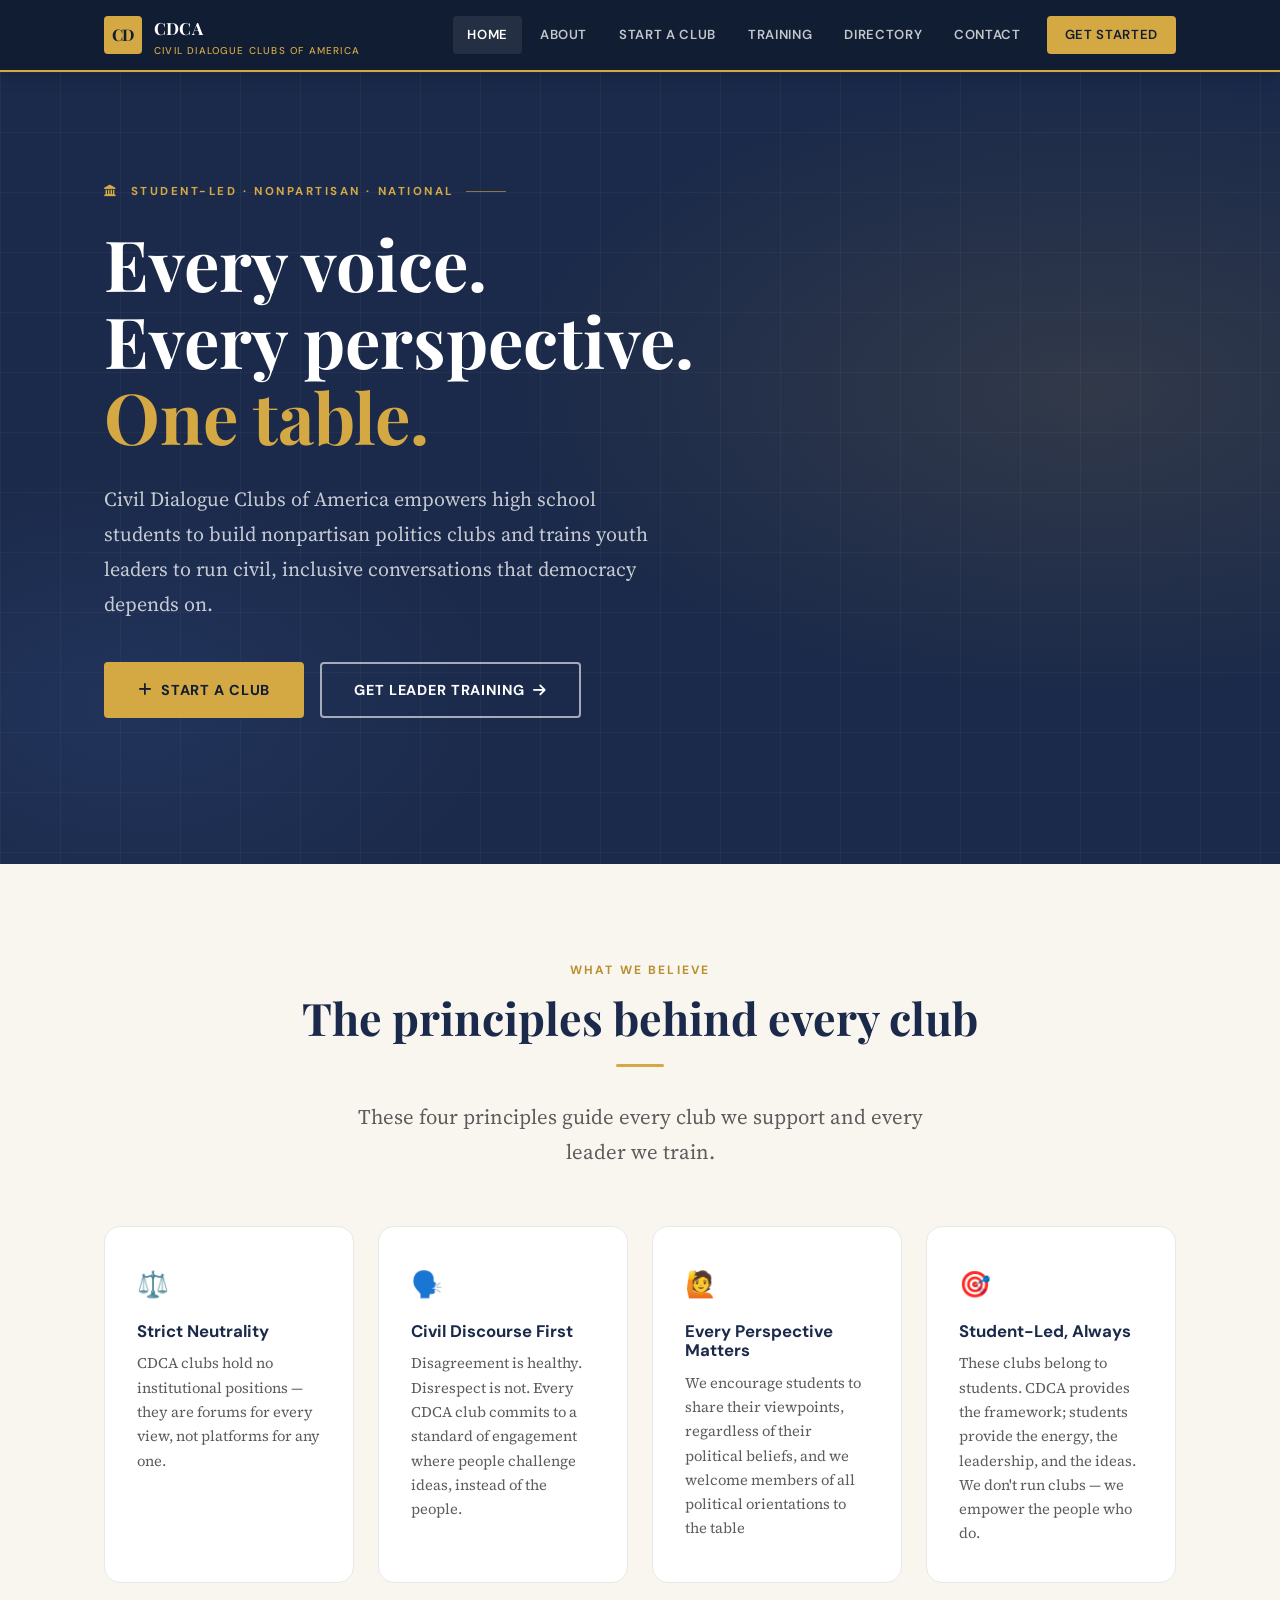
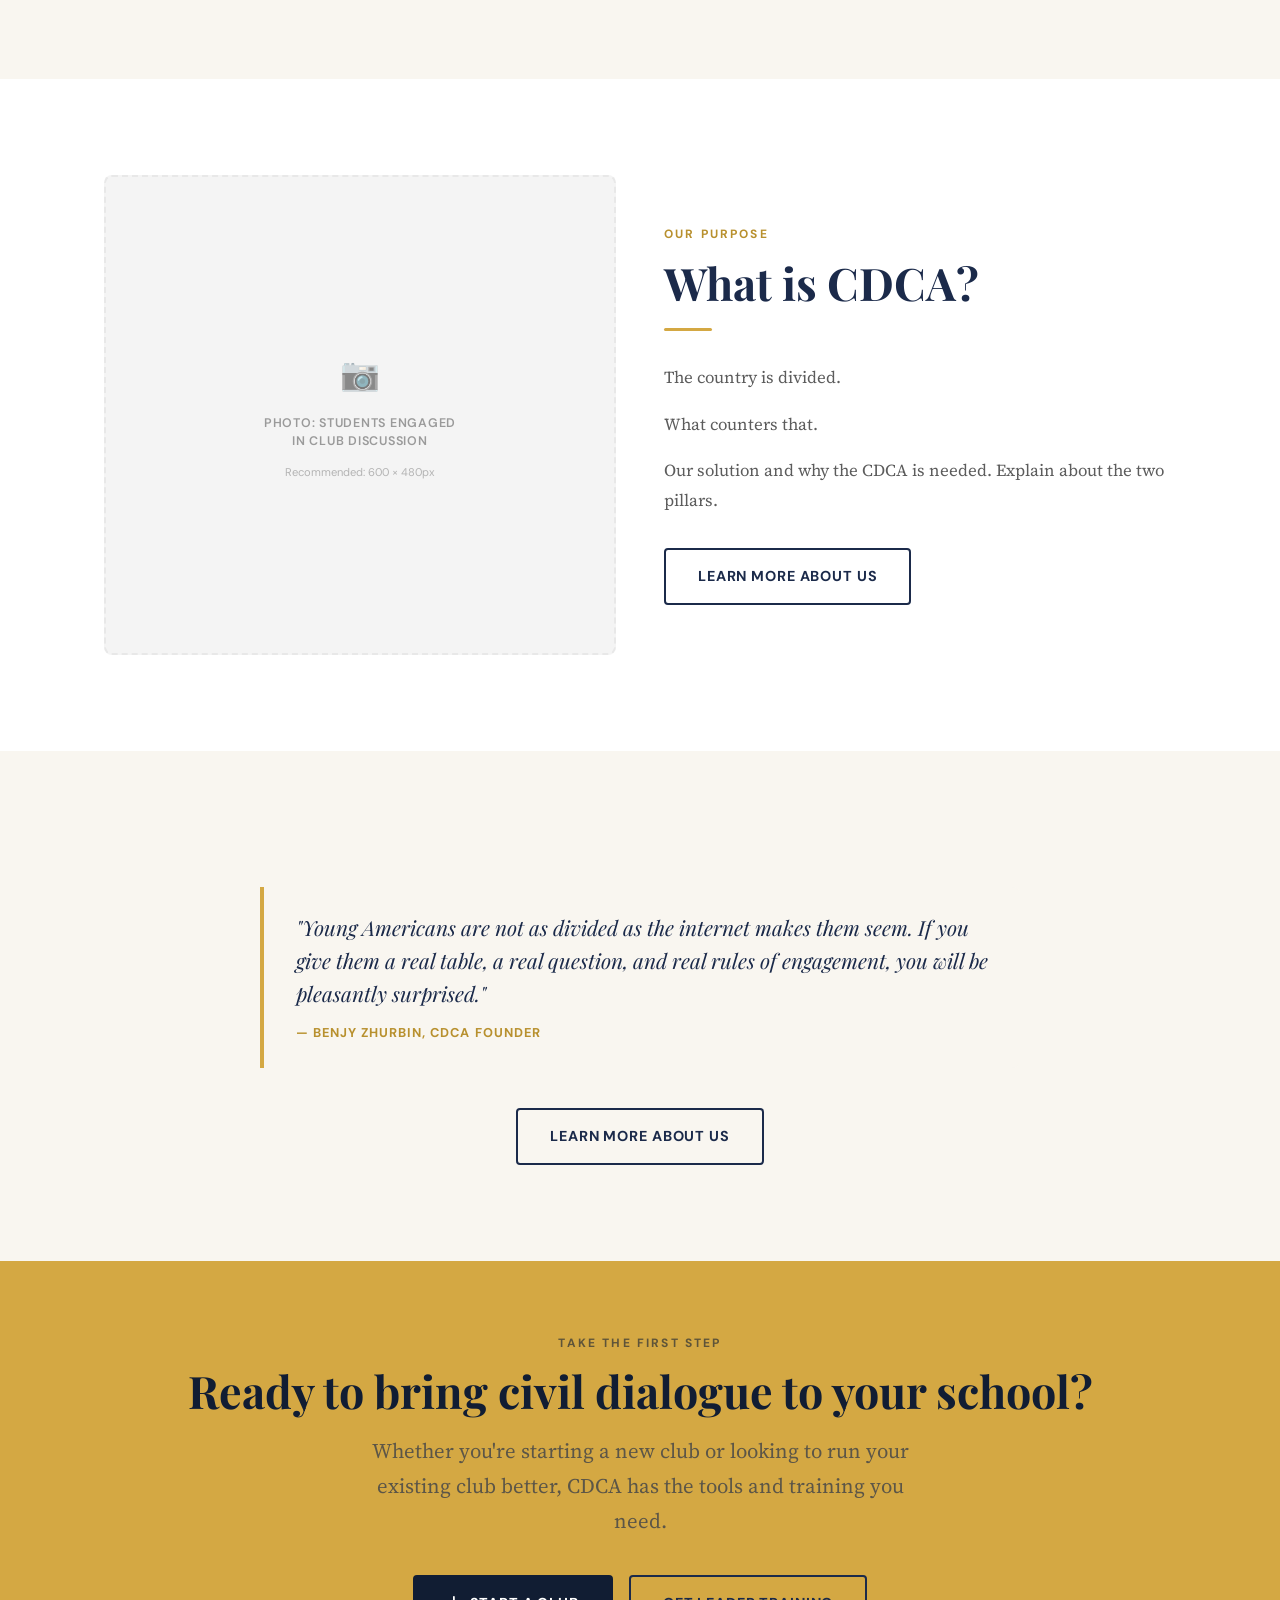
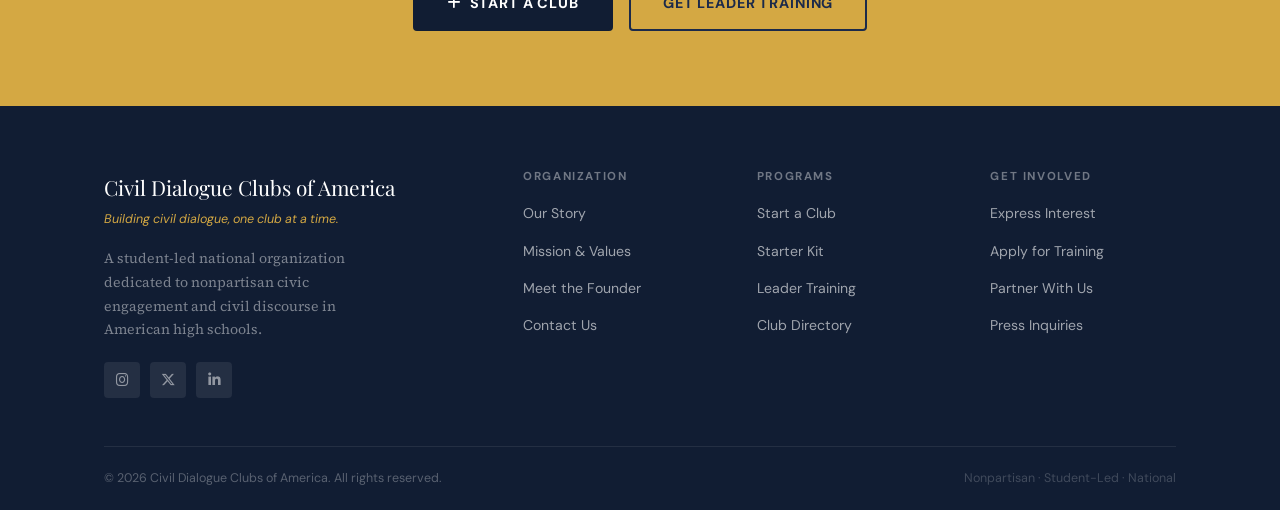
==== commit 5bbdcd4f: "removed weird text" ====
--- a/index.html
+++ b/index.html
@@ -62,8 +62,6 @@
     <div class="container">
       <div class="hero__content">
 
-<<<<<<< HEAD
-=======
         <div class="hero__eyebrow">
           <i class="fa-solid fa-landmark" aria-hidden="true"></i>
           Student-Led &middot; Nonpartisan &middot; National
@@ -89,14 +87,10 @@
             <i class="fa-solid fa-arrow-right" aria-hidden="true"></i>
           </a>
         </div>
-
->>>>>>> parent of e7e13f6 (Update home and about sections with carousel and new core values)
-      </div>
-    </div>
-  </section>
-
-<<<<<<< HEAD
-=======
+      </div>
+    </div>
+  </section>
+
   <!-- ===================== WHAT WE BELIEVE ===================== -->
   <section class="section section--cream" aria-label="Our core values">
     <div class="container">
@@ -135,7 +129,6 @@
   </section>
 
 
->>>>>>> parent of e7e13f6 (Update home and about sections with carousel and new core values)
   <!-- ===================== PHOTO + STORY ===================== -->
   <section class="section" aria-label="Our story">
     <div class="container">
